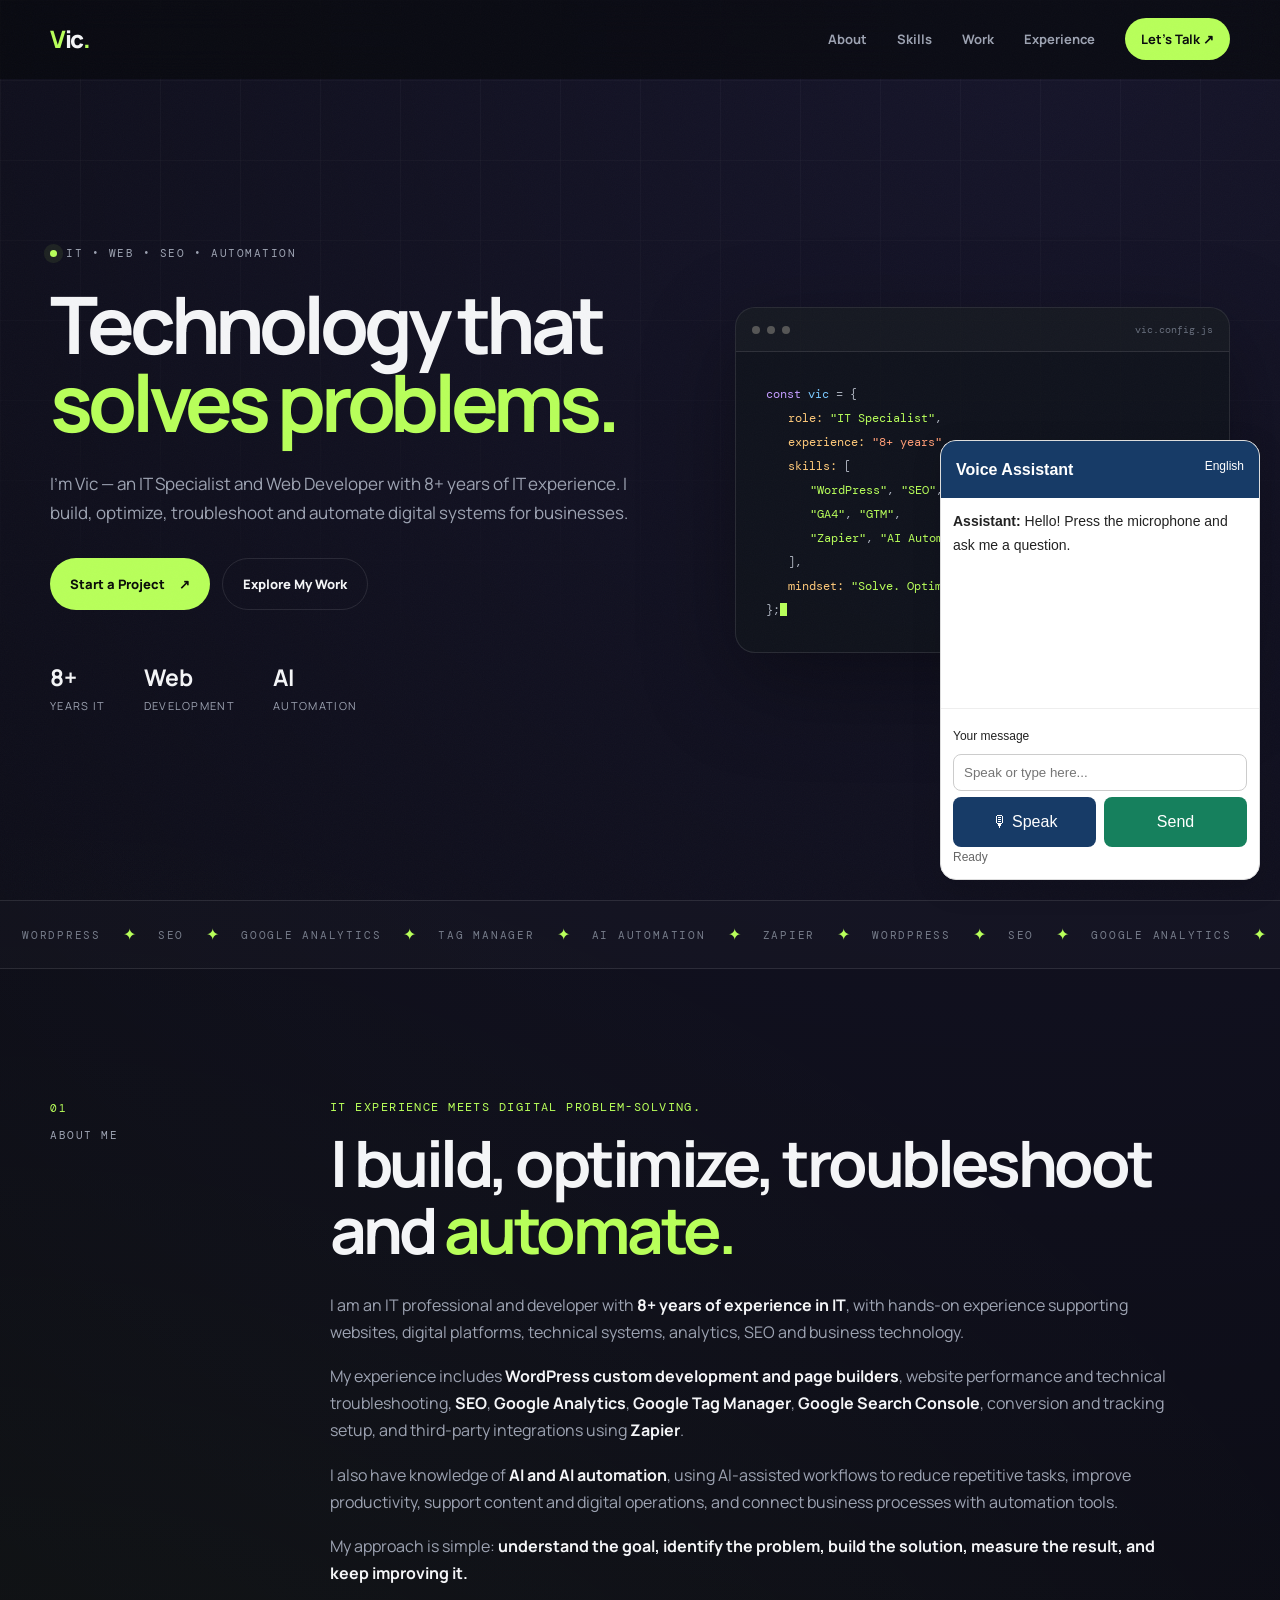
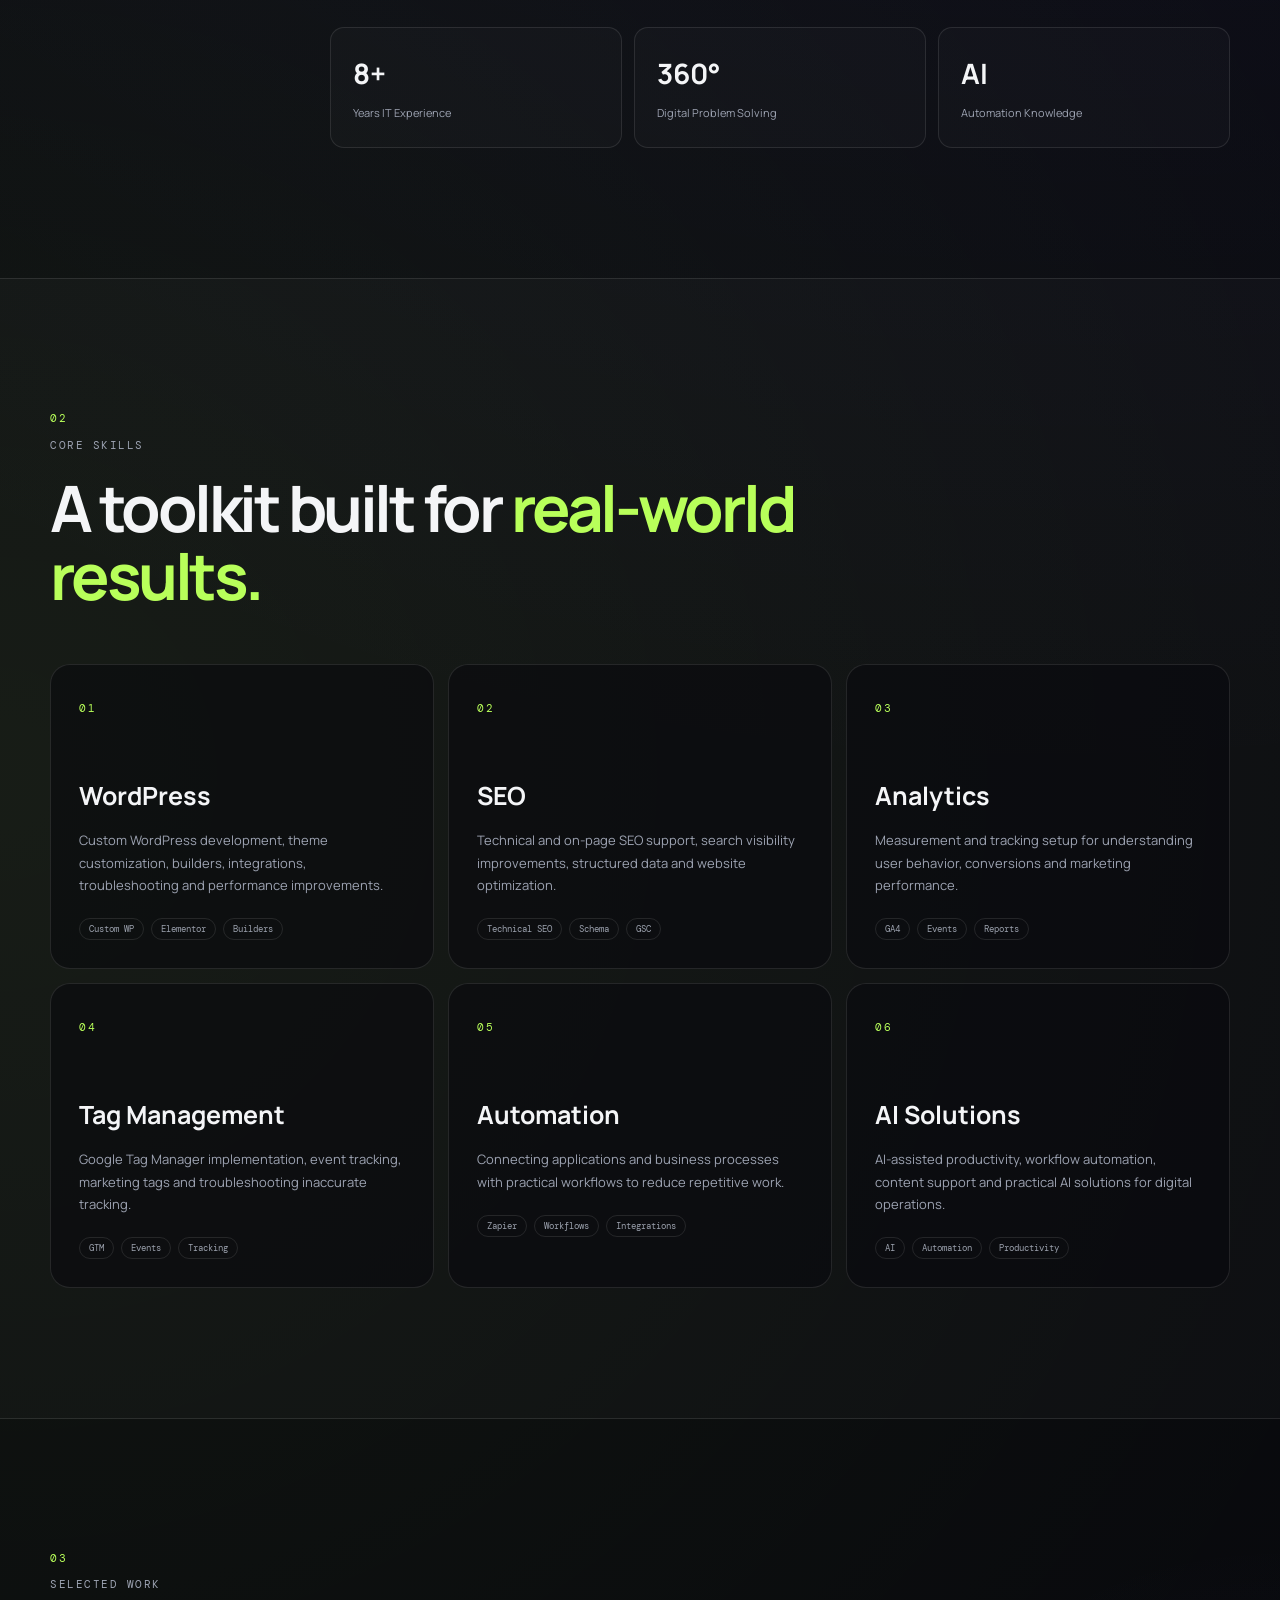
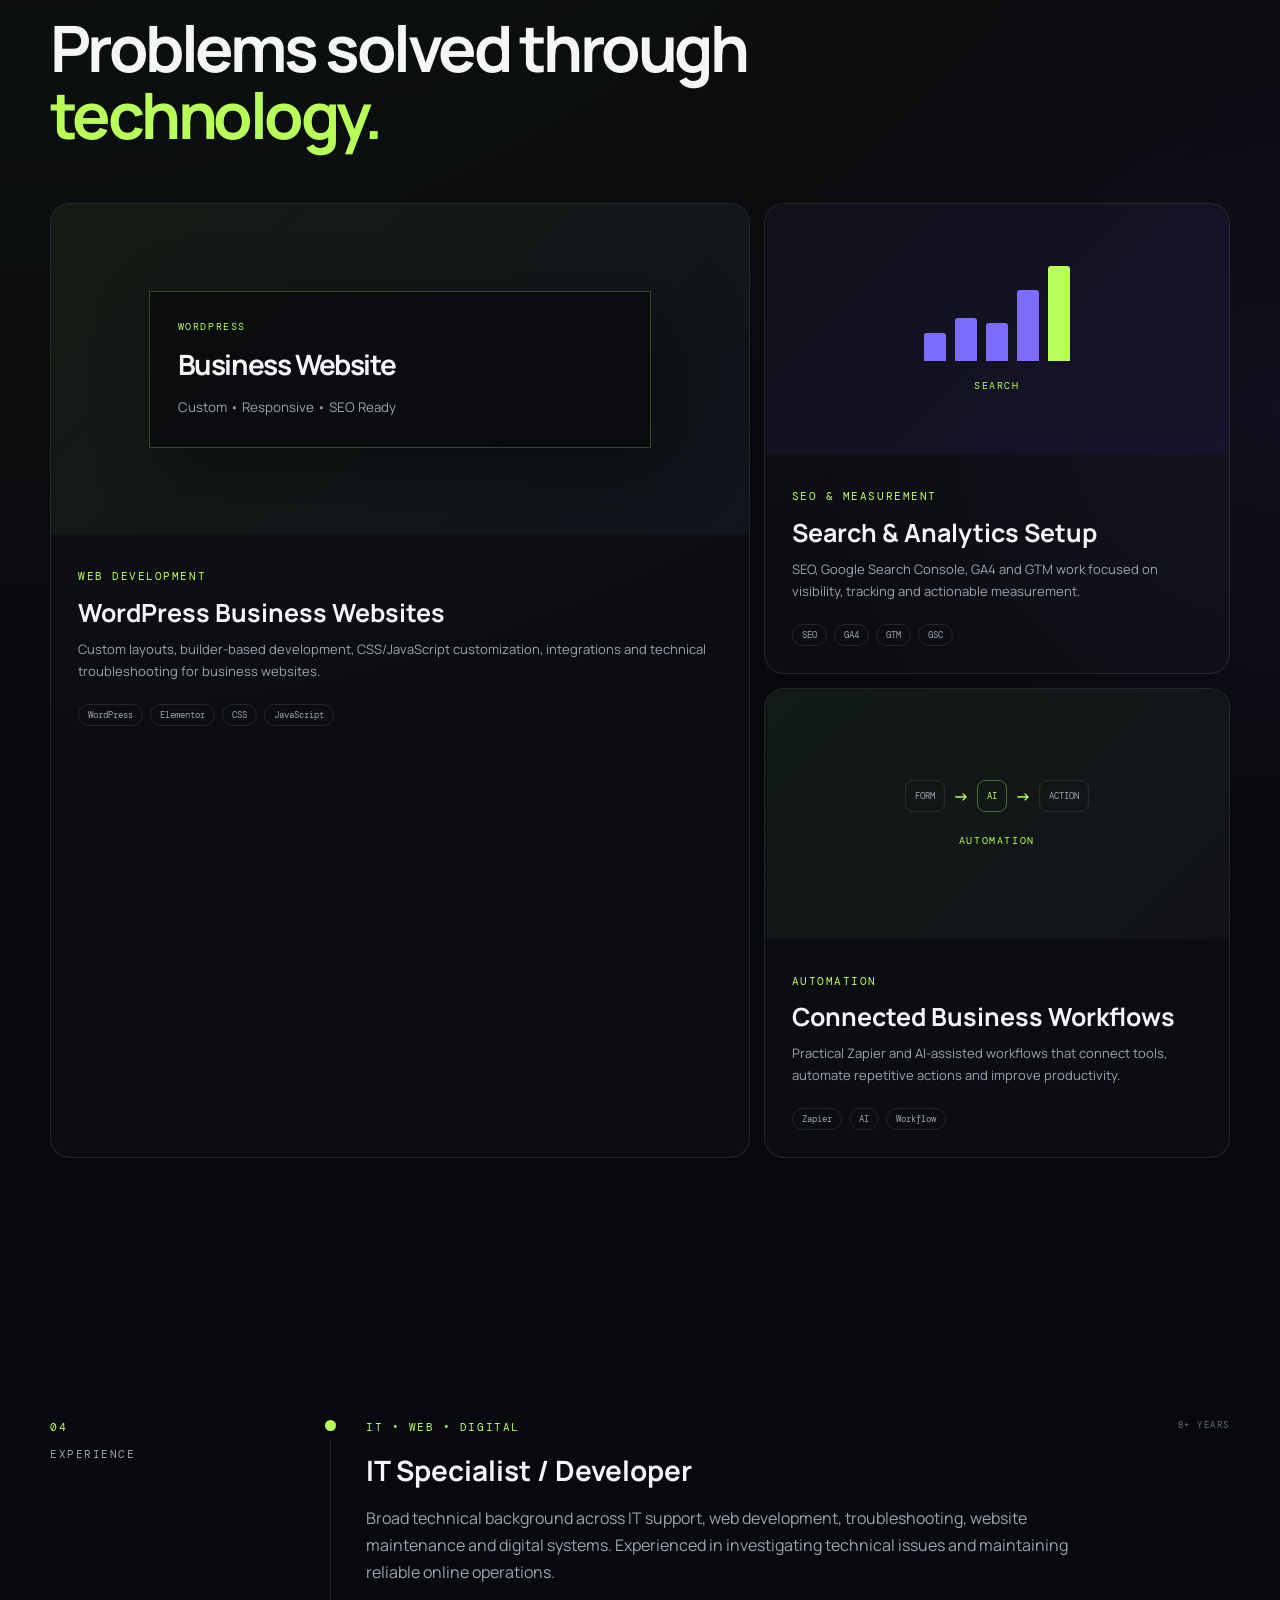
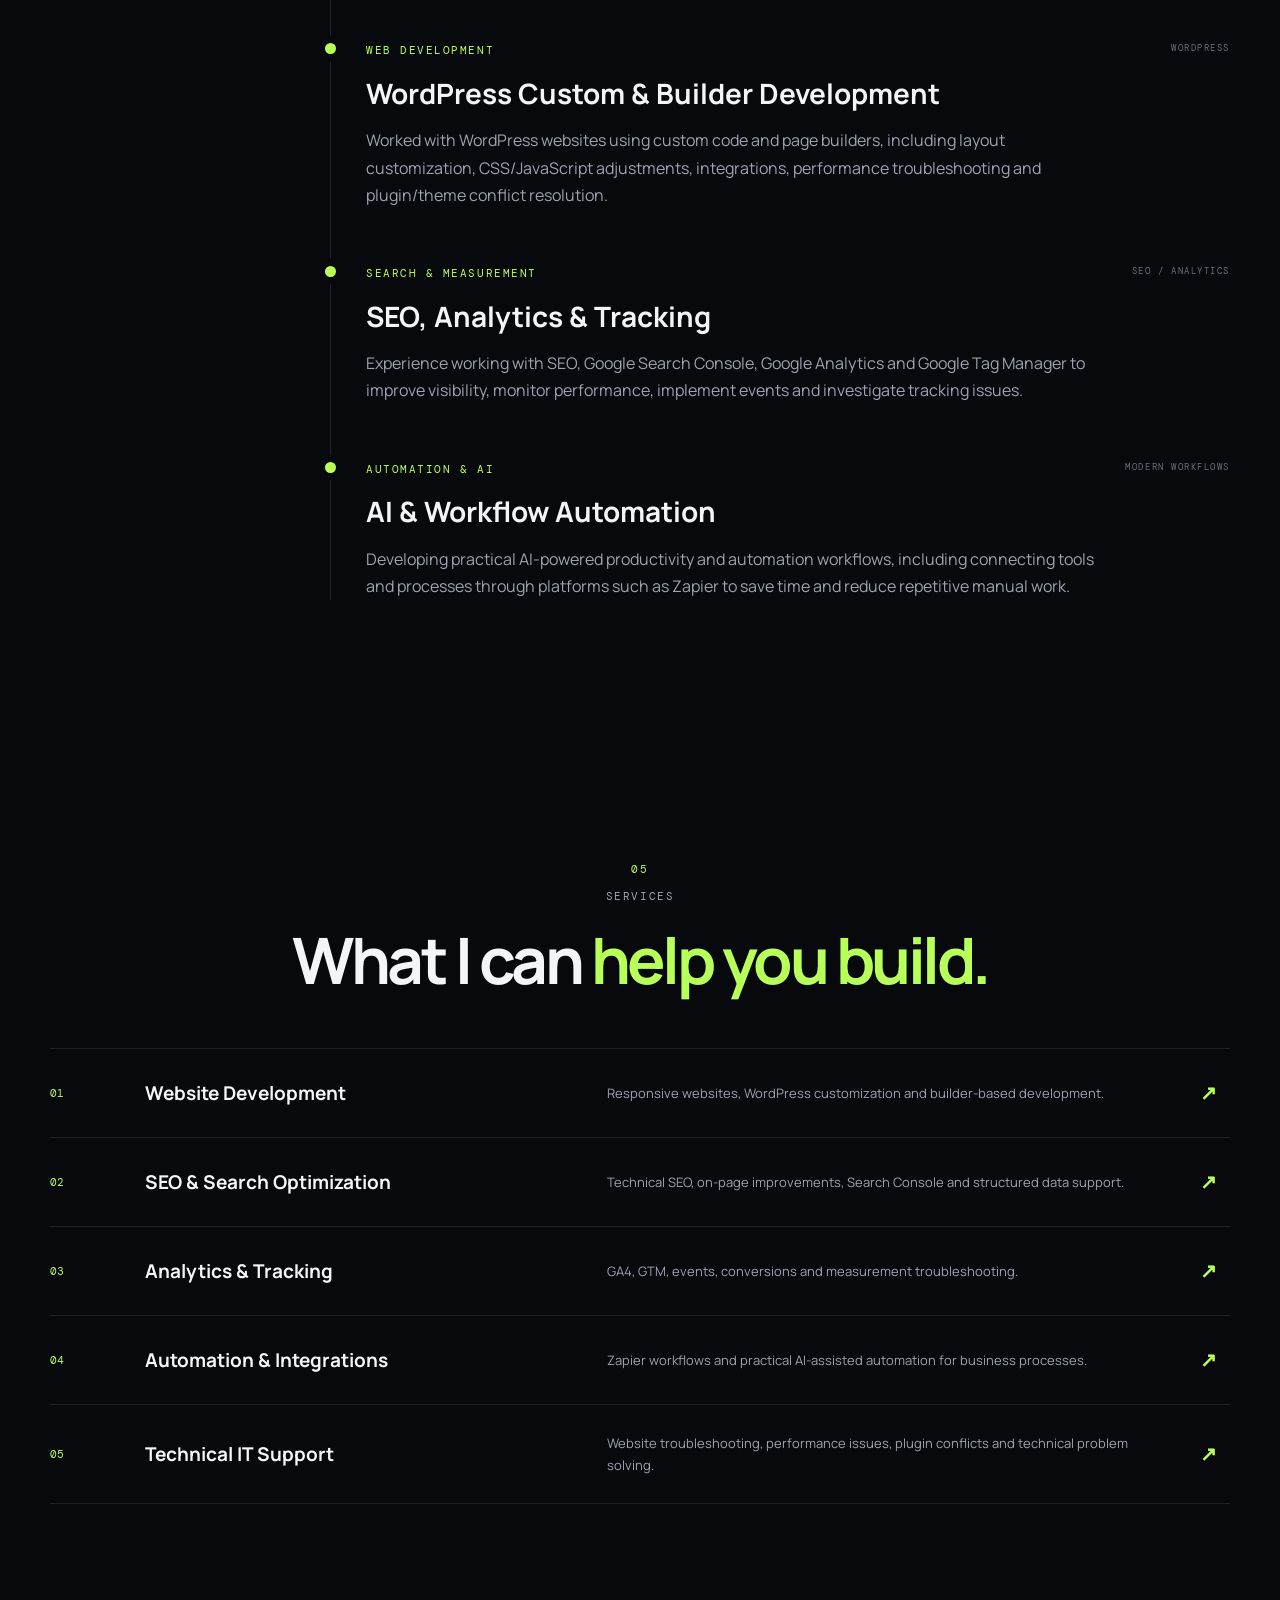
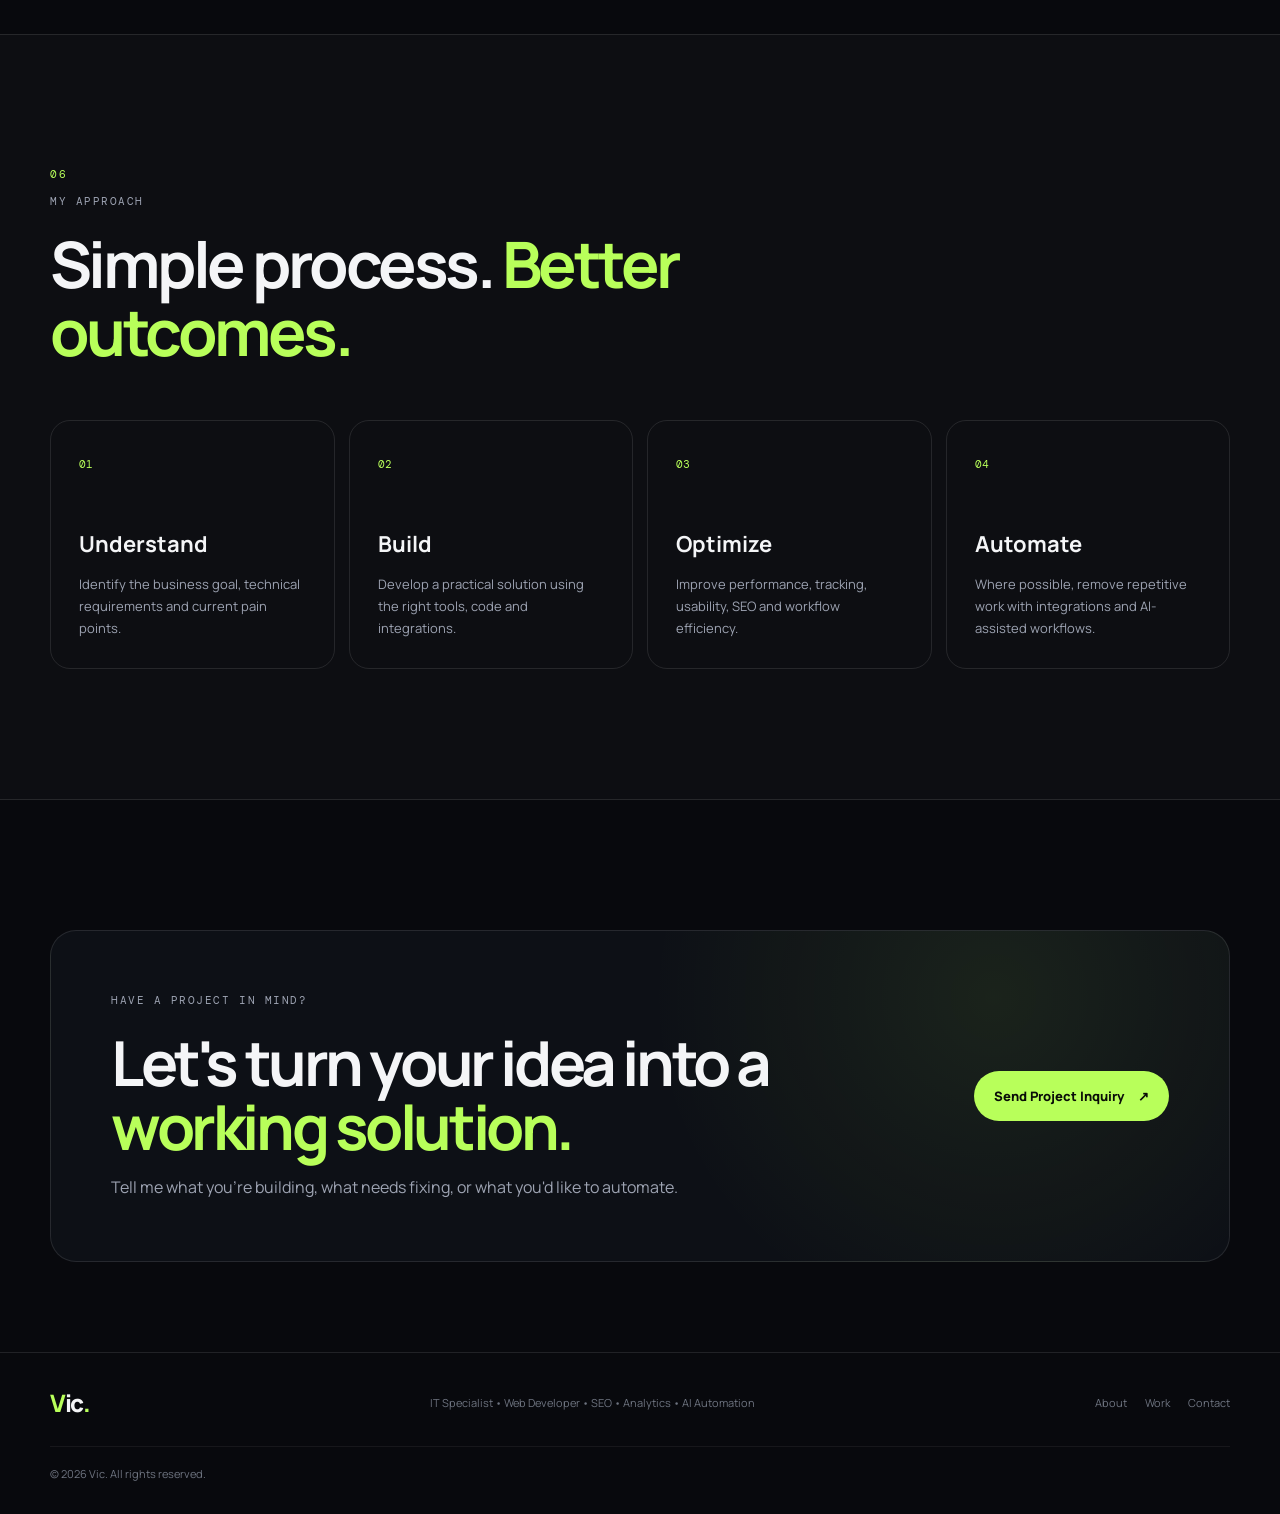
==== index.html @ 9095eed6 "Update index.html" ====
<!DOCTYPE html>
<html lang="en">
<head>
  <meta charset="UTF-8">
  <meta name="viewport" content="width=device-width, initial-scale=1.0">
  <meta name="theme-color" content="#08090d">
  <meta name="description" content="Vic — IT Specialist, Web Developer, WordPress Developer, SEO, Analytics and AI Automation Specialist with 8+ years of IT experience.">
  <meta name="keywords" content="IT Specialist, Web Developer, WordPress Developer, SEO, Google Analytics, Google Tag Manager, Google Search Console, Zapier, AI Automation">
  <meta property="og:title" content="Vic | IT Specialist & Digital Solutions Developer">
  <meta property="og:description" content="8+ years in IT, WordPress, SEO, analytics, automation and AI-assisted digital solutions.">
  <meta property="og:type" content="website">
  <title>Vic | IT Specialist & Digital Solutions Developer</title>
  <link rel="icon" href="data:image/svg+xml,%3Csvg xmlns='http://www.w3.org/2000/svg' viewBox='0 0 100 100'%3E%3Crect width='100' height='100' rx='22' fill='%2308090d'/%3E%3Ctext x='50' y='69' text-anchor='middle' font-family='Arial' font-size='58' font-weight='700' fill='%23b8ff5a'%3EV%3C/text%3E%3C/svg%3E">
  <link rel="preconnect" href="https://fonts.googleapis.com">
  <link rel="preconnect" href="https://fonts.gstatic.com" crossorigin>
  <link href="https://fonts.googleapis.com/css2?family=DM+Mono:wght@400;500&family=Manrope:wght@400;500;600;700;800&display=swap" rel="stylesheet">
  <link rel="stylesheet" href="style.css">
</head>
<body>
<header class="site-header">
  <div class="container nav-wrap">
    <a href="#home" class="logo"><span>V</span>ic<span class="dot">.</span></a>
    <button class="menu-toggle" aria-label="Toggle menu" aria-expanded="false"><span></span><span></span><span></span></button>
    <nav class="nav-menu" aria-label="Main navigation">
      <a href="#about">About</a><a href="#skills">Skills</a><a href="#work">Work</a><a href="#experience">Experience</a><a href="#contact" class="nav-cta">Let's Talk <span>↗</span></a>
    </nav>
  </div>
</header>

<main>
<section id="home" class="hero">
  <div class="hero-grid"></div>
  <div class="container hero-inner">
    <div class="hero-copy reveal">
      <p class="eyebrow"><span class="pulse"></span> IT • WEB • SEO • AUTOMATION</p>
      <h1>Technology that <em>solves problems.</em></h1>
      <p class="hero-text">I'm Vic — an IT Specialist and Web Developer with 8+ years of IT experience. I build, optimize, troubleshoot and automate digital systems for businesses.</p>
      <div class="hero-actions">
        <a href="#contact" class="btn btn-primary">Start a Project <span>↗</span></a>
        <a href="#work" class="btn btn-ghost">Explore My Work</a>
      </div>
      <div class="hero-meta"><div><strong>8+</strong><span>Years IT</span></div><div><strong>Web</strong><span>Development</span></div><div><strong>AI</strong><span>Automation</span></div></div>
    </div>
    <div class="hero-card reveal">
      <div class="terminal-bar"><span></span><span></span><span></span><small>vic.config.js</small></div>
      <div class="terminal-body">
        <p><span class="purple">const</span> <span class="blue">vic</span> = {</p>
        <p class="indent"><span class="key">role:</span> <span class="green">"IT Specialist"</span>,</p>
        <p class="indent"><span class="key">experience:</span> <span class="orange">"8+ years"</span>,</p>
        <p class="indent"><span class="key">skills:</span> [</p>
        <p class="indent2"><span class="green">"WordPress"</span>, <span class="green">"SEO"</span>,</p>
        <p class="indent2"><span class="green">"GA4"</span>, <span class="green">"GTM"</span>,</p>
        <p class="indent2"><span class="green">"Zapier"</span>, <span class="green">"AI Automation"</span></p>
        <p class="indent">],</p>
        <p class="indent"><span class="key">mindset:</span> <span class="green">"Solve. Optimize. Automate."</span></p>
        <p>};<span class="terminal-cursor"></span></p>
      </div>
    </div>
  </div>
</section>

<section class="marquee"><div class="marquee-track">
  <span>WORDPRESS</span><i>✦</i><span>SEO</span><i>✦</i><span>GOOGLE ANALYTICS</span><i>✦</i><span>TAG MANAGER</span><i>✦</i><span>AI AUTOMATION</span><i>✦</i><span>ZAPIER</span><i>✦</i>
  <span>WORDPRESS</span><i>✦</i><span>SEO</span><i>✦</i><span>GOOGLE ANALYTICS</span><i>✦</i><span>TAG MANAGER</span><i>✦</i><span>AI AUTOMATION</span><i>✦</i><span>ZAPIER</span>
</div></section>

<section id="about" class="section about">
 <div class="container two-col">
  <div class="section-label reveal"><span>01</span><p>ABOUT ME</p></div>
  <div class="about-content reveal">
   <p class="section-kicker">IT experience meets digital problem-solving.</p>
   <h2>I build, optimize, troubleshoot and <span>automate.</span></h2>
   <p>I am an IT professional and developer with <strong>8+ years of experience in IT</strong>, with hands-on experience supporting websites, digital platforms, technical systems, analytics, SEO and business technology.</p>
   <p>My experience includes <strong>WordPress custom development and page builders</strong>, website performance and technical troubleshooting, <strong>SEO</strong>, <strong>Google Analytics</strong>, <strong>Google Tag Manager</strong>, <strong>Google Search Console</strong>, conversion and tracking setup, and third-party integrations using <strong>Zapier</strong>.</p>
   <p>I also have knowledge of <strong>AI and AI automation</strong>, using AI-assisted workflows to reduce repetitive tasks, improve productivity, support content and digital operations, and connect business processes with automation tools.</p>
   <p>My approach is simple: <strong>understand the goal, identify the problem, build the solution, measure the result, and keep improving it.</strong></p>
   <div class="about-stats"><div><strong>8+</strong><span>Years IT Experience</span></div><div><strong>360°</strong><span>Digital Problem Solving</span></div><div><strong>AI</strong><span>Automation Knowledge</span></div></div>
  </div>
 </div>
</section>

<section id="skills" class="section skills-section">
 <div class="container">
  <div class="section-heading reveal"><div class="section-label"><span>02</span><p>CORE SKILLS</p></div><h2>A toolkit built for <span>real-world results.</span></h2></div>
  <div class="skills-grid">
   <article class="skill-card reveal"><span class="skill-number">01</span><h3>WordPress</h3><p>Custom WordPress development, theme customization, builders, integrations, troubleshooting and performance improvements.</p><div class="tags"><b>Custom WP</b><b>Elementor</b><b>Builders</b></div></article>
   <article class="skill-card reveal"><span class="skill-number">02</span><h3>SEO</h3><p>Technical and on-page SEO support, search visibility improvements, structured data and website optimization.</p><div class="tags"><b>Technical SEO</b><b>Schema</b><b>GSC</b></div></article>
   <article class="skill-card reveal"><span class="skill-number">03</span><h3>Analytics</h3><p>Measurement and tracking setup for understanding user behavior, conversions and marketing performance.</p><div class="tags"><b>GA4</b><b>Events</b><b>Reports</b></div></article>
   <article class="skill-card reveal"><span class="skill-number">04</span><h3>Tag Management</h3><p>Google Tag Manager implementation, event tracking, marketing tags and troubleshooting inaccurate tracking.</p><div class="tags"><b>GTM</b><b>Events</b><b>Tracking</b></div></article>
   <article class="skill-card reveal"><span class="skill-number">05</span><h3>Automation</h3><p>Connecting applications and business processes with practical workflows to reduce repetitive work.</p><div class="tags"><b>Zapier</b><b>Workflows</b><b>Integrations</b></div></article>
   <article class="skill-card reveal"><span class="skill-number">06</span><h3>AI Solutions</h3><p>AI-assisted productivity, workflow automation, content support and practical AI solutions for digital operations.</p><div class="tags"><b>AI</b><b>Automation</b><b>Productivity</b></div></article>
  </div>
 </div>
</section>

<section id="work" class="section work">
 <div class="container">
  <div class="section-heading reveal"><div class="section-label"><span>03</span><p>SELECTED WORK</p></div><h2>Problems solved through <span>technology.</span></h2></div>
  <div class="project-grid">
   <article class="project-card project-feature reveal"><div class="project-visual visual-wp"><div class="visual-window"><span>WORDPRESS</span><strong>Business Website</strong><small>Custom • Responsive • SEO Ready</small></div></div><div class="project-copy"><span class="project-type">WEB DEVELOPMENT</span><h3>WordPress Business Websites</h3><p>Custom layouts, builder-based development, CSS/JavaScript customization, integrations and technical troubleshooting for business websites.</p><div class="project-tags"><b>WordPress</b><b>Elementor</b><b>CSS</b><b>JavaScript</b></div></div></article>
   <article class="project-card reveal"><div class="project-visual visual-seo"><div class="seo-bars"><i></i><i></i><i></i><i></i><i></i></div><strong>SEARCH</strong></div><div class="project-copy"><span class="project-type">SEO & MEASUREMENT</span><h3>Search & Analytics Setup</h3><p>SEO, Google Search Console, GA4 and GTM work focused on visibility, tracking and actionable measurement.</p><div class="project-tags"><b>SEO</b><b>GA4</b><b>GTM</b><b>GSC</b></div></div></article>
   <article class="project-card reveal"><div class="project-visual visual-auto"><div class="nodes"><span>FORM</span><b>→</b><span>AI</span><b>→</b><span>ACTION</span></div><strong>AUTOMATION</strong></div><div class="project-copy"><span class="project-type">AUTOMATION</span><h3>Connected Business Workflows</h3><p>Practical Zapier and AI-assisted workflows that connect tools, automate repetitive actions and improve productivity.</p><div class="project-tags"><b>Zapier</b><b>AI</b><b>Workflow</b></div></div></article>
  </div>
 </div>
</section>

<section id="experience" class="section experience">
 <div class="container two-col">
  <div class="section-label reveal"><span>04</span><p>EXPERIENCE</p></div>
  <div class="timeline">
   <div class="timeline-item reveal"><div class="timeline-dot"></div><div class="timeline-top"><span>IT • WEB • DIGITAL</span><small>8+ YEARS</small></div><h3>IT Specialist / Developer</h3><p>Broad technical background across IT support, web development, troubleshooting, website maintenance and digital systems. Experienced in investigating technical issues and maintaining reliable online operations.</p></div>
   <div class="timeline-item reveal"><div class="timeline-dot"></div><div class="timeline-top"><span>WEB DEVELOPMENT</span><small>WORDPRESS</small></div><h3>WordPress Custom & Builder Development</h3><p>Worked with WordPress websites using custom code and page builders, including layout customization, CSS/JavaScript adjustments, integrations, performance troubleshooting and plugin/theme conflict resolution.</p></div>
   <div class="timeline-item reveal"><div class="timeline-dot"></div><div class="timeline-top"><span>SEARCH & MEASUREMENT</span><small>SEO / ANALYTICS</small></div><h3>SEO, Analytics & Tracking</h3><p>Experience working with SEO, Google Search Console, Google Analytics and Google Tag Manager to improve visibility, monitor performance, implement events and investigate tracking issues.</p></div>
   <div class="timeline-item reveal"><div class="timeline-dot"></div><div class="timeline-top"><span>AUTOMATION & AI</span><small>MODERN WORKFLOWS</small></div><h3>AI & Workflow Automation</h3><p>Developing practical AI-powered productivity and automation workflows, including connecting tools and processes through platforms such as Zapier to save time and reduce repetitive manual work.</p></div>
  </div>
 </div>
</section>

<section id="services" class="section services">
 <div class="container">
  <div class="section-heading centered reveal"><div class="section-label"><span>05</span><p>SERVICES</p></div><h2>What I can <span>help you build.</span></h2></div>
  <div class="service-list">
   <div class="service-row reveal"><span>01</span><h3>Website Development</h3><p>Responsive websites, WordPress customization and builder-based development.</p><b>↗</b></div>
   <div class="service-row reveal"><span>02</span><h3>SEO & Search Optimization</h3><p>Technical SEO, on-page improvements, Search Console and structured data support.</p><b>↗</b></div>
   <div class="service-row reveal"><span>03</span><h3>Analytics & Tracking</h3><p>GA4, GTM, events, conversions and measurement troubleshooting.</p><b>↗</b></div>
   <div class="service-row reveal"><span>04</span><h3>Automation & Integrations</h3><p>Zapier workflows and practical AI-assisted automation for business processes.</p><b>↗</b></div>
   <div class="service-row reveal"><span>05</span><h3>Technical IT Support</h3><p>Website troubleshooting, performance issues, plugin conflicts and technical problem solving.</p><b>↗</b></div>
  </div>
 </div>
</section>

<section class="section process">
 <div class="container">
  <div class="section-heading reveal"><div class="section-label"><span>06</span><p>MY APPROACH</p></div><h2>Simple process. <span>Better outcomes.</span></h2></div>
  <div class="process-grid">
   <div class="process-card reveal"><span>01</span><h3>Understand</h3><p>Identify the business goal, technical requirements and current pain points.</p></div>
   <div class="process-card reveal"><span>02</span><h3>Build</h3><p>Develop a practical solution using the right tools, code and integrations.</p></div>
   <div class="process-card reveal"><span>03</span><h3>Optimize</h3><p>Improve performance, tracking, usability, SEO and workflow efficiency.</p></div>
   <div class="process-card reveal"><span>04</span><h3>Automate</h3><p>Where possible, remove repetitive work with integrations and AI-assisted workflows.</p></div>
  </div>
 </div>
</section>

<section id="contact" class="section contact">
 <div class="container contact-box reveal">
  <div><p class="eyebrow">HAVE A PROJECT IN MIND?</p><h2>Let's turn your idea into a <span>working solution.</span></h2><p>Tell me what you're building, what needs fixing, or what you'd like to automate.</p></div>
  <a class="btn btn-primary contact-btn" href="https://form.jotform.com/vicdoce2020/portfolio-inquiry" target="_blank" rel="noopener">Send Project Inquiry <span>↗</span></a>
 </div>
</section>
</main>

<footer>
 <div class="container footer-wrap">
  <a href="#home" class="logo"><span>V</span>ic<span class="dot">.</span></a>
  <p>IT Specialist • Web Developer • SEO • Analytics • AI Automation</p>
  <div class="footer-links"><a href="#about">About</a><a href="#work">Work</a><a href="#contact">Contact</a></div>
 </div>
 <div class="container footer-bottom"><span>© <span id="year"></span> Vic. All rights reserved.</span><span></span></div>
</footer>

<script src="https://code.jquery.com/jquery-3.7.1.min.js"></script>
<script src="script.js"></script>

  
<!-- Voice chatbot -->
<div id="voice-chatbot" style="position:fixed;right:20px;bottom:20px;width:320px;max-width:calc(100vw - 40px);
  background:#fff;color:#222;border:1px solid #ddd;border-radius:16px;
  box-shadow:0 8px 30px #0002;z-index:99999;font-family:Arial,sans-serif;overflow:hidden;">
  <div style="background:#173b67;color:white;padding:15px;font-weight:bold">
    Voice Assistant
    <span style="float:right;font-weight:normal;font-size:12px">English</span>
  </div>

  <div id="voice-messages" aria-live="polite"
       style="height:210px;overflow:auto;padding:12px;font-size:14px">
    <p><b>Assistant:</b> Hello! Press the microphone and ask me a question.</p>
  </div>

  <div style="padding:12px;border-top:1px solid #eee">
    <label for="voice-input" style="font-size:12px">Your message</label>
    <input id="voice-input" type="text" placeholder="Speak or type here..."
      style="box-sizing:border-box;width:100%;padding:10px;margin:6px 0;border:1px solid #ccc;border-radius:8px">

    <div style="display:flex;gap:8px">
      <button id="voice-mic" type="button"
        style="flex:1;padding:11px;background:#173b67;color:white;border:0;border-radius:8px;cursor:pointer">
        🎙 Speak
      </button>
      <button id="voice-send" type="button"
        style="flex:1;padding:11px;background:#16805d;color:white;border:0;border-radius:8px;cursor:pointer">
        Send
      </button>
    </div>
    <p id="voice-status" style="font-size:12px;color:#666;margin-bottom:0">
      Ready
    </p>
  </div>
</div>


<script>
(() => {
  "use strict";

  const AI_URL = "https://weathered-poetry-6690.vicdoce2020.workers.dev/";
  const LEAD_URL = "https://weathered-poetry-6690.vicdoce2020.workers.dev/lead";

  const messages = document.getElementById("voice-messages");
  const input = document.getElementById("voice-input");
  const status = document.getElementById("voice-status");
  const mic = document.getElementById("voice-mic");
  const send = document.getElementById("voice-send");

  if (!messages || !input || !status || !mic || !send) {
    console.error("Chatbot elements are missing.");
    return;
  }

  const conversation = [];
  const MAX_HISTORY = 12;

  let leadState = null;
  let isRecognizing = false;
  let isStoppingRecognition = false;

  let lead = {
    name: "",
    email: "",
    service: "",
    message: ""
  };

  function addMessage(who, text) {
    const p = document.createElement("p");
    const label = document.createElement("b");

    label.textContent = who + ": ";
    p.appendChild(label);
    p.appendChild(document.createTextNode(String(text)));

    messages.appendChild(p);
    messages.scrollTop = messages.scrollHeight;
  }

  function speak(text) {
    if (!("speechSynthesis" in window)) return;

    window.speechSynthesis.cancel();

    const utterance = new SpeechSynthesisUtterance(String(text));
    utterance.lang = "en-US";

    window.speechSynthesis.speak(utterance);
  }

  function assistantReply(text) {
    addMessage("Assistant", text);
    speak(text);
    status.textContent = "Ready";
  }

  function resetLead() {
    leadState = null;

    lead = {
      name: "",
      email: "",
      service: "",
      message: ""
    };
  }

  function isYes(text) {
    return /^(yes|yes please|confirm|confirmed|submit|submit it|send it|send|correct|that's correct|that is correct|go ahead|proceed)[.! ]*$/i.test(text.trim());
  }

  function isNo(text) {
    return /^(no|no thanks|cancel|cancel it|don't submit|do not submit|not yet)[.! ]*$/i.test(text.trim());
  }

function wantsInquiry(text) {
  return /\b(
    make an inquiry|
    make an enquiry|
    submit an inquiry|
    submit an enquiry|
    send an inquiry|
    send an enquiry|
    request a quote|
    request a quotation|
    contact me|
    contact you|
    contact your team|
    hire you|
    hire your team|
    interested in your services|
    start an inquiry|
    start an enquiry|
    make an appointment|
    website for my business|
    need a website|
    need a developer|
    need someone to maintain|
    maintain my website|
    maintaining my website|
    website maintenance|
    website maintenance services|
    website support|
    need seo services|
    seo services|
    discuss a project|
    submit my details|
    contact the developer|
    contact the owner|
    send an inquiry form|
    send my inquiry|
    send my enquiry|
    i want to inquire|
    i would like to inquire|
    i'd like to inquire|
    i want to make an inquiry|
    i want to make an enquiry|
    i want to get in touch|
    i want to work with you|
    i need help with my website|
    i need help with seo|
    i need automation|
    i need a chatbot
  )\b/ix.test(text);
}

  function serviceFromMessage(text) {
    const value = text.toLowerCase();

    if (/\bseo\b/.test(value)) {
      return "SEO services";
    }

    if (/\b(website|web development|web design|wordpress|website maintenance)\b/.test(value)) {
      return "Website development";
    }

    if (/\b(ai|automation|workflow|chatbot|crm|n8n|zapier)\b/.test(value)) {
      return "AI and workflow automation";
    }

    if (/\b(project|consultation|quote)\b/.test(value)) {
      return "Project consultation";
    }

    return "";
  }

  async function submitLead() {
    status.textContent = "Submitting your inquiry...";
    send.disabled = true;
    mic.disabled = true;

    try {
      const response = await fetch(LEAD_URL, {
        method: "POST",
        headers: {
          "Content-Type": "application/json"
        },
        body: JSON.stringify({
          name: lead.name,
          email: lead.email,
          service: lead.service,
          message: lead.message
        })
      });

      const result = await response.json();

      if (!response.ok || result.success !== true) {
        throw new Error(result.error || "Lead submission failed.");
      }

      resetLead();

      assistantReply(
        "Thank you! Your inquiry has been submitted successfully. We have received your details and will follow up with you."
      );
    } catch (error) {
      console.error("Lead submission error:", error);
      status.textContent = "Submission failed.";

      assistantReply(
        "Sorry, I couldn't submit your inquiry just now. Your details have not been confirmed as submitted. Please try again later."
      );
    } finally {
      send.disabled = false;
      mic.disabled = false;
    }
  }

  async function submitMessage() {
    const text = input.value.trim();

    if (!text || send.disabled || isRecognizing) return;

    addMessage("You", text);
    input.value = "";

    send.disabled = true;
    mic.disabled = true;
    status.textContent = "Thinking...";

    try {
      // Allow the visitor to cancel an inquiry at any time.
      if (
        leadState &&
        /^(cancel|cancel inquiry|cancel my inquiry|stop|start over)[.! ]*$/i.test(text)
      ) {
        resetLead();

        assistantReply(
          "No problem. Your inquiry was cancelled and nothing was submitted. You can continue chatting with me."
        );

        return;
      }

      // Process the inquiry information one step at a time.
      if (leadState) {
        if (leadState === "name") {
          if (text.length < 2 || text.length > 120) {
            assistantReply(
              "Please enter your name using between 2 and 120 characters."
            );
            return;
          }

          lead.name = text;
          leadState = "email";

          assistantReply(
            "Thank you, " + lead.name + ". What is the best email address to reach you?"
          );

          return;
        }

        if (leadState === "email") {
          const email = text.trim();

          if (
            email.length > 254 ||
            !/^[^\s@]+@[^\s@]+\.[^\s@]+$/.test(email)
          ) {
            assistantReply(
              "That doesn't look like a valid email address. Please enter it again, or type cancel to stop."
            );
            return;
          }

          lead.email = email;
          leadState = "service";

          assistantReply(
            "Thank you. Which service are you interested in? For example, SEO, website development, or AI and workflow automation."
          );

          return;
        }

        if (leadState === "service") {
          lead.service = text;
          leadState = "message";

          assistantReply(
            "What would you like help with? Please describe your concern, project, or requirements."
          );

          return;
        }

        if (leadState === "message") {
          lead.message = text;
          leadState = "confirm";

          assistantReply(
            "Please review your inquiry:\n\n" +
              "Name: " + lead.name + "\n" +
              "Email: " + lead.email + "\n" +
              "Service: " + lead.service + "\n" +
              "Concern: " + lead.message + "\n\n" +
              "Would you like me to submit these details? Type or say Yes to submit, or No to cancel. Nothing will be sent until you confirm."
          );

          return;
        }

        if (leadState === "confirm") {
          if (isYes(text)) {
            await submitLead();
            return;
          }

          if (isNo(text)) {
            resetLead();

            assistantReply(
              "Your inquiry was not submitted. You can continue chatting with me whenever you need help."
            );

            return;
          }

          assistantReply(
            "Please type or say Yes to submit your inquiry, No to cancel it, or Cancel to stop the inquiry."
          );

          return;
        }
      }

      // Start lead collection only when the visitor expresses inquiry intent.
      if (wantsInquiry(text)) {
        lead = {
          name: "",
          email: "",
          service: serviceFromMessage(text),
          message: ""
        };

        leadState = "name";

        assistantReply(
          "I'd be happy to help you with your inquiry! Before contacting the team, I'll collect your details and ask you to confirm them before anything is submitted. What is your name?"
        );

        return;
      }

      // Regular AI chat remains available when the visitor is not making an inquiry.
      const history = conversation.slice(-MAX_HISTORY).map(item => ({
        role: item.role === "assistant" ? "model" : "user",
        content: item.text
      }));

      const response = await fetch(AI_URL, {
        method: "POST",
        headers: {
          "Content-Type": "application/json"
        },
        body: JSON.stringify({
          message: text,
          history
        })
      });

      const responseText = await response.text();
      let data;

      try {
        data = JSON.parse(responseText);
      } catch {
        throw new Error("The AI server returned an invalid response.");
      }

      if (!response.ok || !data.reply || typeof data.reply !== "string") {
        throw new Error(
          data.details
            ? JSON.stringify(data.details)
            : JSON.stringify(data.error || data)
        );
      }

      const reply = data.reply.trim();

      conversation.push(
        { role: "user", text },
        { role: "assistant", text: reply }
      );

      if (conversation.length > MAX_HISTORY) {
        conversation.splice(0, conversation.length - MAX_HISTORY);
      }

      assistantReply(reply);
    } catch (error) {
      console.error("Chatbot error:", error);
      status.textContent = "Could not complete the request.";

      assistantReply(
        "Sorry, something went wrong. Please try again."
      );
    } finally {
      send.disabled = false;
      mic.disabled = false;
    }
  }

  // Send button and Enter key
  send.addEventListener("click", submitMessage);

  input.addEventListener("keydown", event => {
    if (event.key === "Enter") {
      event.preventDefault();
      submitMessage();
    }
  });

  // Speech recognition
  const SpeechRecognition =
    window.SpeechRecognition || window.webkitSpeechRecognition;

  if (!SpeechRecognition) {
    mic.disabled = true;
    mic.textContent = "Voice unavailable";

    status.textContent =
      "Speech recognition is unsupported here. You can still type.";

    return;
  }

  const recognition = new SpeechRecognition();

  recognition.lang = "en-US";
  recognition.continuous = false;
  recognition.interimResults = true;
  recognition.maxAlternatives = 1;

  let transcriptBeforeRecording = "";

  mic.addEventListener("click", () => {
    if (isRecognizing) {
      if (isStoppingRecognition) return;

      isStoppingRecognition = true;
      status.textContent = "Finishing speech recognition...";

      try {
        recognition.stop();
      } catch (error) {
        console.error("Could not stop speech recognition:", error);

        isRecognizing = false;
        isStoppingRecognition = false;
        send.disabled = false;
        mic.disabled = false;

        status.textContent =
          "Could not stop listening. Please try again.";
      }

      return;
    }

    if (send.disabled) return;

    try {
      transcriptBeforeRecording = input.value.trim();

      isRecognizing = true;
      isStoppingRecognition = false;
      send.disabled = true;

      status.textContent =
        "Starting microphone... Please allow microphone access if prompted.";

      recognition.start();
    } catch (error) {
      console.error("Could not start speech recognition:", error);

      isRecognizing = false;
      isStoppingRecognition = false;
      send.disabled = false;
      mic.disabled = false;

      status.textContent =
        "Could not start the microphone. Check browser permissions and try again.";
    }
  });

  recognition.onstart = () => {
    status.textContent =
      "Listening... Speak now. Click the microphone again when finished. Your message will not send automatically.";
  };

  recognition.onresult = event => {
    const recognizedPart = Array.from(event.results)
      .map(result =>
        result[0] && result[0].transcript
          ? result[0].transcript
          : ""
      )
      .join(" ")
      .replace(/\s+/g, " ")
      .trim();

    const transcript = [
      transcriptBeforeRecording,
      recognizedPart
    ]
      .filter(Boolean)
      .join(" ")
      .replace(/\s+/g, " ")
      .trim();

    if (transcript) {
      input.value = transcript;

      status.textContent =
        "Speech detected. Review the text, then click Send when ready.";
    }
  };

  recognition.onerror = event => {
    console.error("Speech recognition error:", event.error);

    const errorMessages = {
      "not-allowed":
        "Microphone access was denied. Allow microphone access in Chrome site settings.",
      "service-not-allowed":
        "The browser's speech recognition service is unavailable or blocked.",
      "audio-capture":
        "No working microphone was detected. Check your microphone connection.",
      "network":
        "The browser's speech recognition service encountered a network error.",
      "no-speech":
        "No speech was detected. Try speaking closer to your microphone.",
      "language-not-supported":
        "The selected speech-recognition language is not supported."
    };

    status.textContent =
      errorMessages[event.error] ||
      "Speech recognition failed: " + event.error + ". Please try again.";

    isRecognizing = false;
    isStoppingRecognition = false;
    send.disabled = false;
    mic.disabled = false;
  };

  recognition.onend = () => {
    isRecognizing = false;
    isStoppingRecognition = false;
    send.disabled = false;
    mic.disabled = false;

    if (input.value.trim()) {
      status.textContent =
        "Speech captured. Review the text, then press Send. It has not been sent yet.";
    } else {
      status.textContent =
        "Ready. No speech was captured. Try the microphone again or type your message.";
    }
  };
})();
</script>

 
</body>
</html>
---- style.css ----
:root{--bg:#08090d;--bg2:#0d1016;--panel:#11141d;--line:rgba(255,255,255,.1);--text:#f4f5f7;--muted:#9da3b2;--accent:#b8ff5a;--purple:#7c6cff;--max:1180px;--radius:20px}
*{box-sizing:border-box;margin:0;padding:0}html{scroll-behavior:smooth}body{background:radial-gradient(circle at 82% 0%,rgba(124,108,255,.12),transparent 30%),radial-gradient(circle at 0 30%,rgba(184,255,90,.06),transparent 28%),var(--bg);color:var(--text);font-family:Manrope,sans-serif;line-height:1.7;overflow-x:hidden}body:before{content:"";position:fixed;inset:0;pointer-events:none;opacity:.025;z-index:100;background-image:url("data:image/svg+xml,%3Csvg xmlns='http://www.w3.org/2000/svg' width='180' height='180'%3E%3Cfilter id='n'%3E%3CfeTurbulence type='fractalNoise' baseFrequency='.9' numOctaves='3' stitchTiles='stitch'/%3E%3C/filter%3E%3Crect width='100%25' height='100%25' filter='url(%23n)'/%3E%3C/svg%3E")}a{color:inherit;text-decoration:none}button{font:inherit}.container{width:min(calc(100% - 40px),var(--max));margin:auto}
.site-header{position:fixed;top:0;left:0;right:0;z-index:50;background:rgba(8,9,13,.7);backdrop-filter:blur(16px);border-bottom:1px solid transparent;transition:.3s}.site-header.scrolled{border-color:var(--line)}.nav-wrap{height:78px;display:flex;align-items:center;justify-content:space-between}.logo{font-size:24px;font-weight:800;letter-spacing:-.06em}.logo span:first-child,.logo .dot{color:var(--accent)}.nav-menu{display:flex;align-items:center;gap:30px}.nav-menu a{color:var(--muted);font-size:13px;font-weight:700;transition:.2s}.nav-menu a:hover{color:var(--text)}.nav-menu .nav-cta{color:var(--bg);background:var(--accent);padding:10px 16px;border-radius:100px}.menu-toggle{display:none;background:transparent;border:0;width:42px;height:42px;cursor:pointer}.menu-toggle span{display:block;height:2px;width:23px;margin:5px auto;background:var(--text)}
.hero{min-height:100vh;display:flex;align-items:center;position:relative;padding:150px 0 90px}.hero-grid{position:absolute;inset:0;background-image:linear-gradient(var(--line) 1px,transparent 1px),linear-gradient(90deg,var(--line) 1px,transparent 1px);background-size:80px 80px;mask-image:linear-gradient(to bottom,#000,transparent 80%);opacity:.32}.hero-inner{position:relative;z-index:1;display:grid;grid-template-columns:1.1fr .9fr;gap:80px;align-items:center}.eyebrow,.section-label,.timeline-top,.skill-number,.project-type{font-family:"DM Mono",monospace;text-transform:uppercase;letter-spacing:.14em;font-size:11px}.eyebrow{color:var(--muted);display:flex;align-items:center;gap:9px;margin-bottom:22px}.pulse{width:7px;height:7px;background:var(--accent);border-radius:50%;box-shadow:0 0 0 6px rgba(184,255,90,.08)}.hero h1{max-width:800px;font-size:clamp(48px,6.2vw,86px);line-height:.98;letter-spacing:-.065em}.hero h1 em{color:var(--accent);font-style:normal}.hero-text{max-width:680px;margin:30px 0;color:var(--muted);font-size:17px}.hero-actions{display:flex;gap:12px;flex-wrap:wrap}.btn{display:inline-flex;align-items:center;gap:14px;padding:14px 20px;border-radius:100px;font-size:13px;font-weight:800;transition:.25s}.btn-primary{background:var(--accent);color:#0a0d08}.btn-primary:hover{transform:translateY(-3px);box-shadow:0 12px 30px rgba(184,255,90,.15)}.btn-ghost{border:1px solid var(--line)}.btn-ghost:hover{background:rgba(255,255,255,.05);transform:translateY(-3px)}.hero-meta{display:flex;gap:38px;margin-top:48px}.hero-meta div{display:flex;flex-direction:column}.hero-meta strong{font-size:23px}.hero-meta span{color:var(--muted);font-size:11px;text-transform:uppercase;letter-spacing:.12em}
.hero-card{background:rgba(17,20,29,.86);border:1px solid var(--line);border-radius:var(--radius);overflow:hidden;box-shadow:0 30px 90px rgba(0,0,0,.35);transform:rotate(1.5deg)}.terminal-bar{height:44px;display:flex;align-items:center;gap:7px;padding:0 16px;background:rgba(255,255,255,.025);border-bottom:1px solid var(--line)}.terminal-bar>span{width:8px;height:8px;border-radius:50%;background:#555}.terminal-bar small{margin-left:auto;color:#686f7d;font:10px "DM Mono"}.terminal-body{padding:30px;font:12px/2 "DM Mono",monospace;color:#aeb4c0}.indent{padding-left:22px}.indent2{padding-left:44px}.purple{color:#c39cff}.blue{color:#79c8ff}.key{color:#ffca7a}.green{color:var(--accent)}.orange{color:#ff9d76}.terminal-cursor{display:inline-block;width:7px;height:13px;background:var(--accent);vertical-align:-2px;animation:blink 1s infinite}@keyframes blink{50%{opacity:0}}
.marquee{overflow:hidden;border-block:1px solid var(--line);background:rgba(255,255,255,.015)}.marquee-track{display:flex;align-items:center;width:max-content;padding:20px 0;}.marquee-track span{font:11px "DM Mono";letter-spacing:.16em;margin:0 22px;color:#767c8a}.marquee-track i{color:var(--accent);font-style:normal}@keyframes marquee{to{transform:translateX(-50%)}}
.section{padding:130px 0}.two-col{display:grid;grid-template-columns:210px 1fr;gap:70px}.section-label{color:var(--muted);display:flex;flex-direction:column;gap:8px}.section-label span{color:var(--accent)}.section-kicker{color:var(--accent);font:12px "DM Mono";text-transform:uppercase;letter-spacing:.12em;margin-bottom:14px}.about h2,.section-heading h2{font-size:clamp(38px,5vw,64px);line-height:1.05;letter-spacing:-.055em;margin-bottom:28px}.about h2 span,.section-heading h2 span,.contact h2 span{color:var(--accent)}.about-content>p:not(.section-kicker){max-width:850px;color:var(--muted);margin-bottom:17px}.about-content strong{color:var(--text)}.about-stats{display:grid;grid-template-columns:repeat(3,1fr);gap:12px;margin-top:40px}.about-stats div{padding:22px;border:1px solid var(--line);border-radius:14px;background:rgba(255,255,255,.02)}.about-stats strong{display:block;font-size:28px}.about-stats span{color:var(--muted);font-size:11px}
.skills-section,.process{background:rgba(255,255,255,.018);border-block:1px solid var(--line)}.section-heading{margin-bottom:55px}.section-heading h2{max-width:780px;margin-top:20px}.skills-grid{display:grid;grid-template-columns:repeat(3,1fr);gap:14px}.skill-card{min-height:300px;padding:28px;border:1px solid var(--line);border-radius:var(--radius);background:rgba(8,9,13,.55);transition:.3s}.skill-card:hover{transform:translateY(-7px);border-color:rgba(184,255,90,.35)}.skill-number{color:var(--accent)}.skill-card h3{font-size:25px;margin:55px 0 12px}.skill-card p{color:var(--muted);font-size:13px}.tags,.project-tags{display:flex;flex-wrap:wrap;gap:7px;margin-top:22px}.tags b,.project-tags b{border:1px solid var(--line);border-radius:100px;padding:4px 9px;font:9px "DM Mono";color:#9ba1ad}
.work{background:radial-gradient(circle at 100% 40%,rgba(124,108,255,.07),transparent 30%)}.project-grid{display:grid;grid-template-columns:1.2fr .8fr;gap:14px}.project-card{border:1px solid var(--line);border-radius:var(--radius);overflow:hidden;background:rgba(255,255,255,.02);transition:.3s}.project-card:hover{transform:translateY(-6px);border-color:rgba(184,255,90,.3)}.project-feature{grid-row:span 2}.project-visual{height:250px;display:flex;align-items:center;justify-content:center;position:relative;overflow:hidden}.project-feature .project-visual{height:330px}.visual-wp{background:linear-gradient(135deg,#131b13,#11141d)}.visual-window{width:72%;padding:28px;border:1px solid rgba(184,255,90,.25);background:rgba(8,9,13,.8);box-shadow:20px 20px 70px rgba(0,0,0,.4);display:flex;flex-direction:column;gap:8px}.visual-window span,.visual-seo>strong,.visual-auto>strong{font:10px "DM Mono";color:var(--accent);letter-spacing:.16em}.visual-window strong{font-size:28px;letter-spacing:-.05em}.visual-window small{color:var(--muted)}.visual-seo{background:linear-gradient(135deg,#10111b,#16132a);gap:18px;flex-direction:column}.seo-bars{height:95px;display:flex;align-items:end;gap:9px}.seo-bars i{display:block;width:22px;border-radius:3px 3px 0 0;background:var(--purple)}.seo-bars i:nth-child(1){height:30%}.seo-bars i:nth-child(2){height:46%}.seo-bars i:nth-child(3){height:40%}.seo-bars i:nth-child(4){height:75%}.seo-bars i:nth-child(5){height:100%;background:var(--accent)}.visual-auto{background:linear-gradient(135deg,#111a14,#12131a);gap:22px;flex-direction:column}.nodes{display:flex;align-items:center;gap:8px}.nodes span{font:9px "DM Mono";padding:9px;border:1px solid var(--line);border-radius:8px;color:var(--muted)}.nodes span:nth-of-type(2){border-color:rgba(184,255,90,.35);color:var(--accent)}.nodes b{color:var(--accent)}.project-copy{padding:27px}.project-type{color:var(--accent)}.project-copy h3{font-size:25px;line-height:1.2;margin:9px 0 10px}.project-copy p{color:var(--muted);font-size:13px}.project-feature .project-copy p{max-width:700px}
.timeline{border-left:1px solid var(--line);padding-left:35px}.timeline-item{position:relative;padding-bottom:55px}.timeline-item:last-child{padding-bottom:0}.timeline-dot{position:absolute;left:-41px;top:2px;width:11px;height:11px;border-radius:50%;background:var(--accent);box-shadow:0 0 0 7px var(--bg)}.timeline-top{color:var(--accent);display:flex;justify-content:space-between;gap:20px}.timeline-top small{color:#686e7b}.timeline-item h3{font-size:28px;margin:10px 0}.timeline-item p{color:var(--muted);max-width:750px}
.centered{text-align:center}.centered .section-label{align-items:center}.centered h2{margin-inline:auto}.service-list{border-top:1px solid var(--line)}.service-row{position:relative;display:grid;grid-template-columns:70px 1fr 1.3fr 30px;align-items:center;gap:25px;padding:27px 0;border-bottom:1px solid var(--line);transition:.25s}.service-row:hover{padding-left:12px;padding-right:12px;background:rgba(255,255,255,.02)}.service-row>span{color:var(--accent);font:11px "DM Mono"}.service-row h3{font-size:19px}.service-row p{color:var(--muted);font-size:13px}.service-row b{color:var(--accent);font-size:20px}
.process-grid{display:grid;grid-template-columns:repeat(4,1fr);gap:14px}.process-card{padding:28px;min-height:230px;border:1px solid var(--line);border-radius:var(--radius)}.process-card span{color:var(--accent);font:11px "DM Mono"}.process-card h3{margin:50px 0 10px;font-size:22px}.process-card p{color:var(--muted);font-size:13px}
.contact{padding-bottom:90px}.contact-box{border:1px solid var(--line);border-radius:26px;padding:60px;display:flex;align-items:center;justify-content:space-between;gap:40px;background:radial-gradient(circle at 80% 20%,rgba(184,255,90,.08),transparent 35%),#0d1016}.contact h2{font-size:clamp(38px,5vw,62px);line-height:1.03;letter-spacing:-.055em;max-width:800px}.contact-box>div>p:last-child{color:var(--muted);margin-top:15px}
footer{border-top:1px solid var(--line);padding:30px 0}.footer-wrap{display:flex;justify-content:space-between;align-items:center;gap:20px}.footer-wrap p,.footer-links a,.footer-bottom{color:#6e7480;font-size:11px}.footer-links{display:flex;gap:18px}.footer-links a:hover{color:var(--accent)}.footer-bottom{margin-top:22px;padding-top:18px;border-top:1px solid rgba(255,255,255,.06);display:flex;justify-content:space-between;gap:20px}
.reveal{opacity:0;transform:translateY(22px);transition:opacity .7s ease,transform .7s ease}.reveal.visible{opacity:1;transform:none}
@media(max-width:980px){.hero-inner{grid-template-columns:1fr;gap:60px}.hero-card{max-width:720px;width:100%;transform:none}.skills-grid{grid-template-columns:repeat(2,1fr)}.process-grid{grid-template-columns:repeat(2,1fr)}.project-grid{grid-template-columns:1fr}.project-feature{grid-row:auto}.service-row{grid-template-columns:55px 1fr}.service-row p{grid-column:2}.service-row b{position:absolute;right:25px}}
@media(max-width:720px){.container{width:min(calc(100% - 28px),var(--max))}.nav-menu{display:none;position:absolute;top:70px;left:14px;right:14px;flex-direction:column;align-items:stretch;gap:0;padding:10px;border:1px solid var(--line);border-radius:16px;background:rgba(14,16,23,.98)}.nav-menu.open{display:flex}.nav-menu a{padding:13px 15px}.nav-menu .nav-cta{text-align:center;margin-top:7px}.menu-toggle{display:block}.hero{padding-top:125px}.hero h1{font-size:clamp(44px,13vw,65px)}.hero-text{font-size:15px}.hero-meta{gap:20px;flex-wrap:wrap}.terminal-body{padding:20px;font-size:10px}.indent{padding-left:12px}.indent2{padding-left:24px}.section{padding:90px 0}.two-col{grid-template-columns:1fr;gap:35px}.skills-grid,.process-grid{grid-template-columns:1fr}.skill-card{min-height:260px}.about-stats{grid-template-columns:1fr}.timeline{padding-left:25px}.timeline-dot{left:-31px}.timeline-top{flex-direction:column;gap:3px}.timeline-item h3{font-size:24px}.service-row{grid-template-columns:45px 1fr;gap:12px}.service-row p{grid-column:2}.contact-box{padding:35px 25px;flex-direction:column;align-items:flex-start}.contact-btn{width:100%;justify-content:center}.footer-wrap,.footer-bottom{flex-direction:column;align-items:flex-start}.project-feature .project-visual{height:260px}.visual-window{width:84%}}
@media(prefers-reduced-motion:reduce){html{scroll-behavior:auto}*,*:before,*:after{animation-duration:.01ms!important;transition-duration:.01ms!important}}
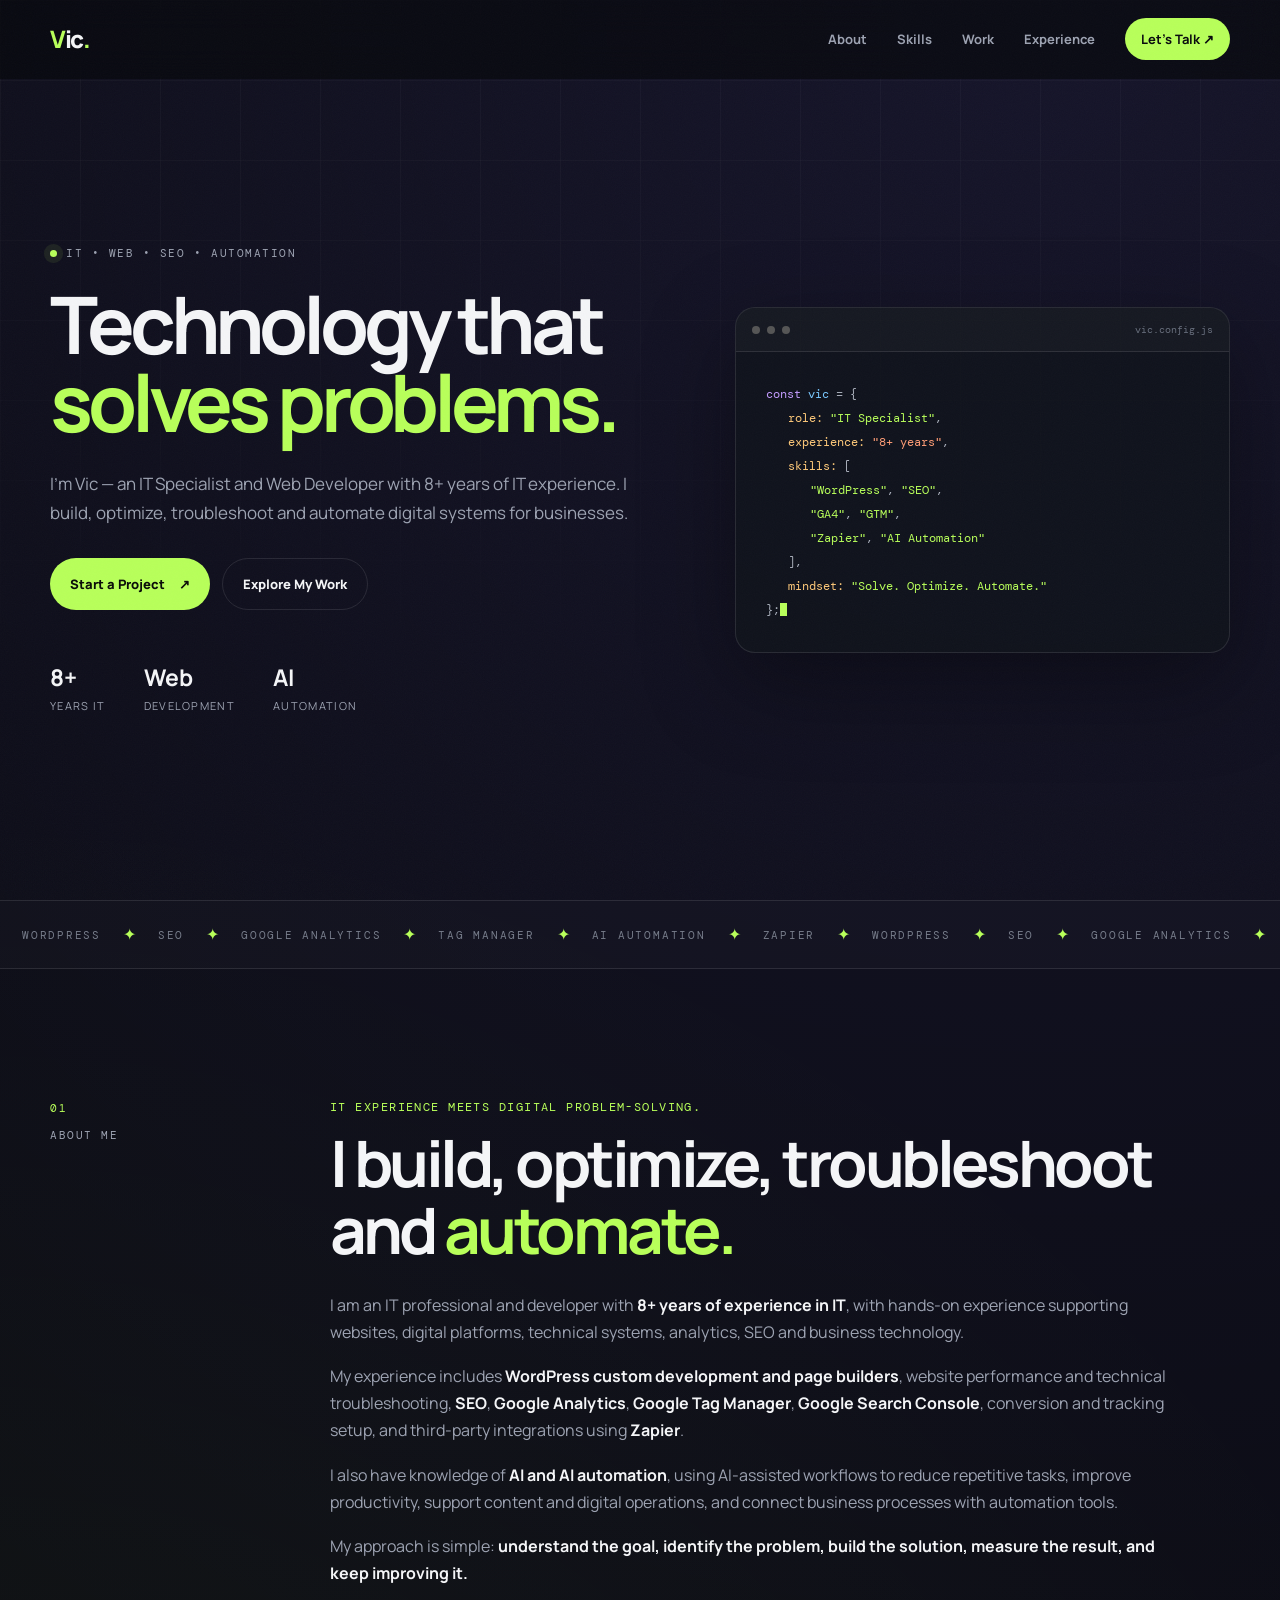
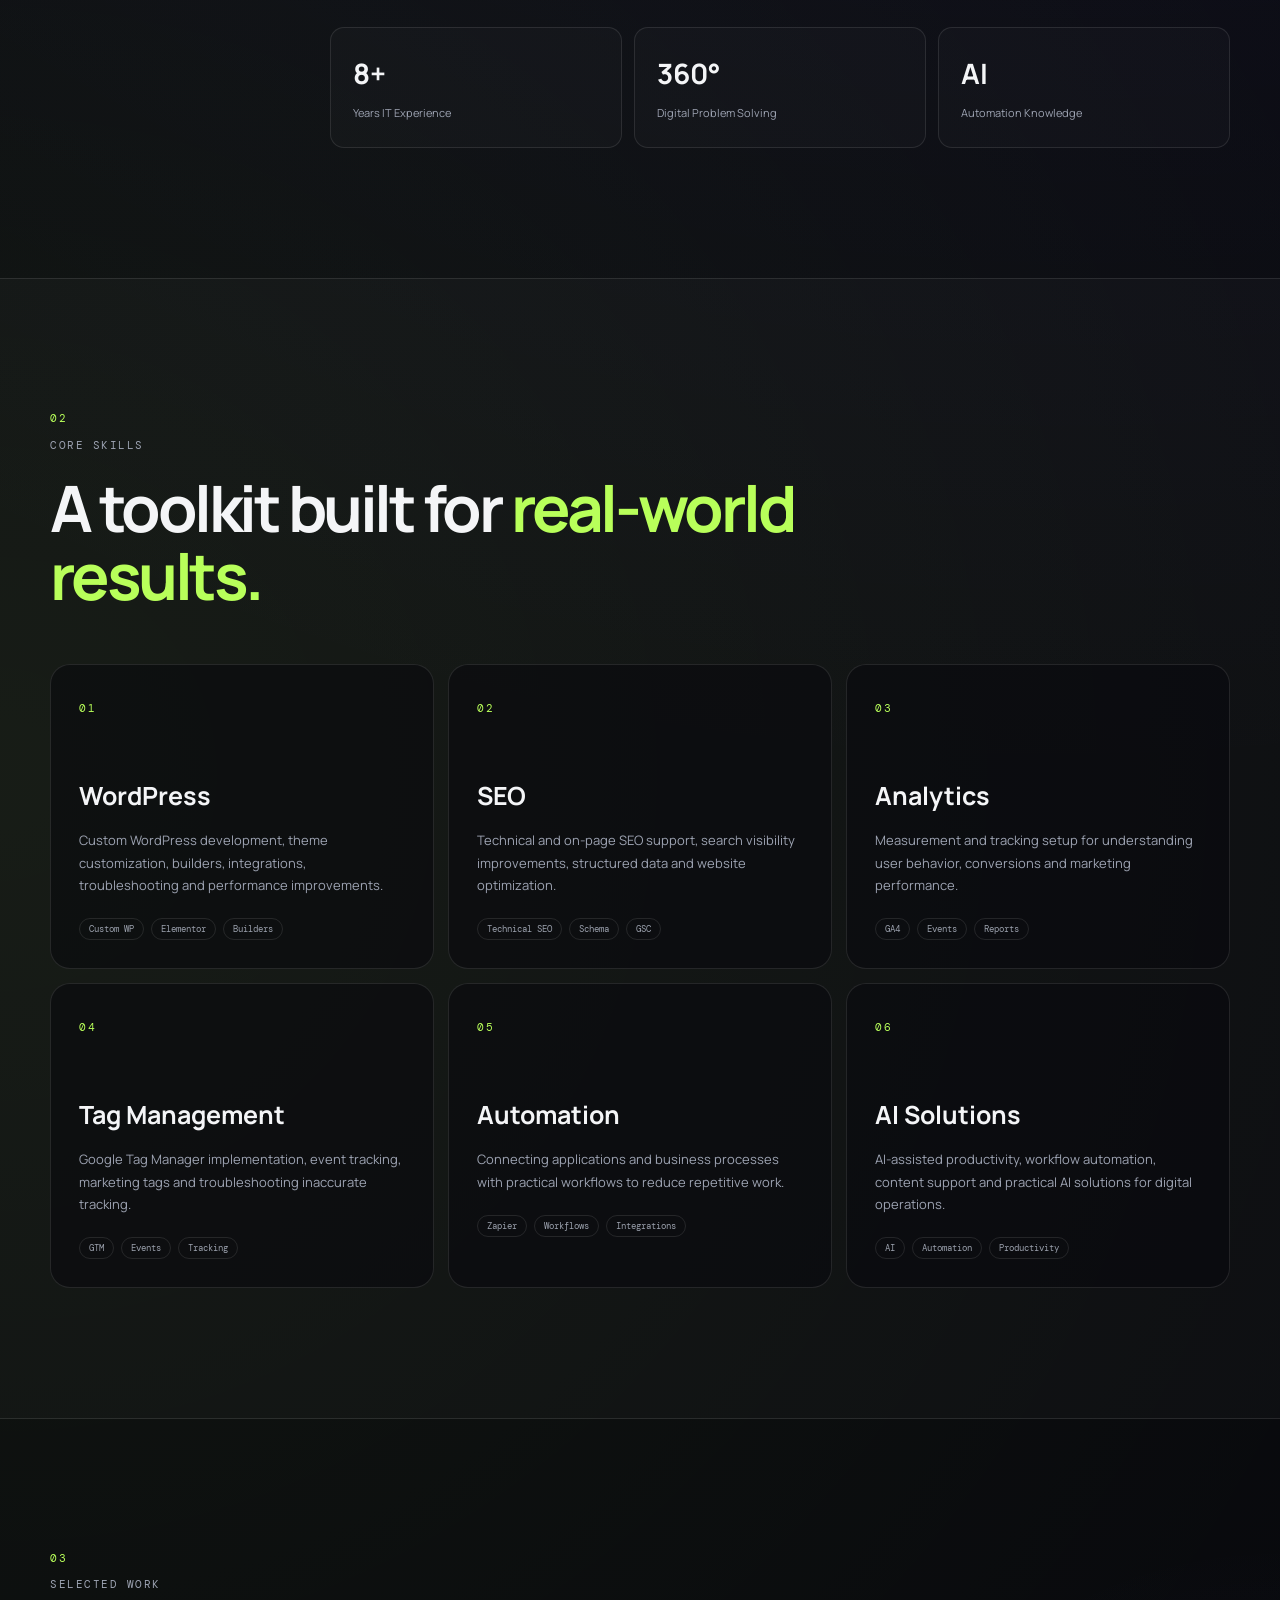
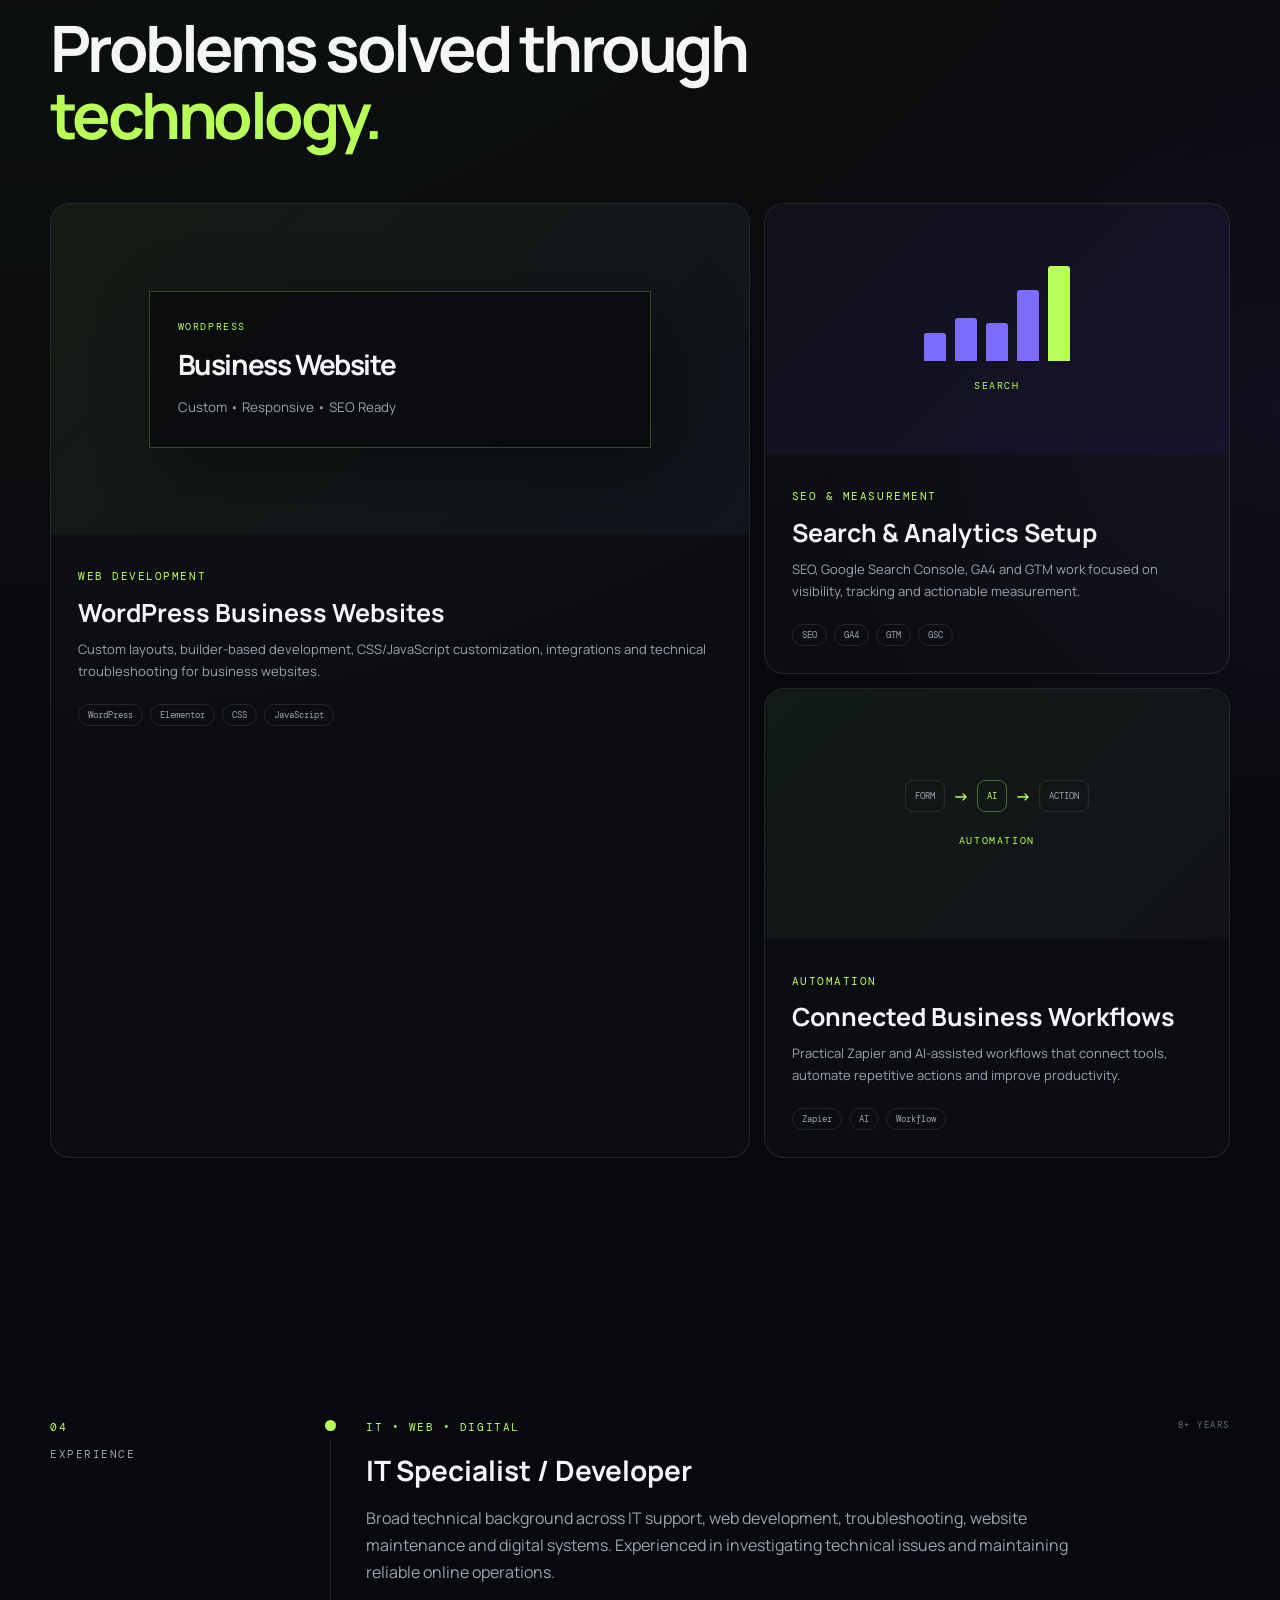
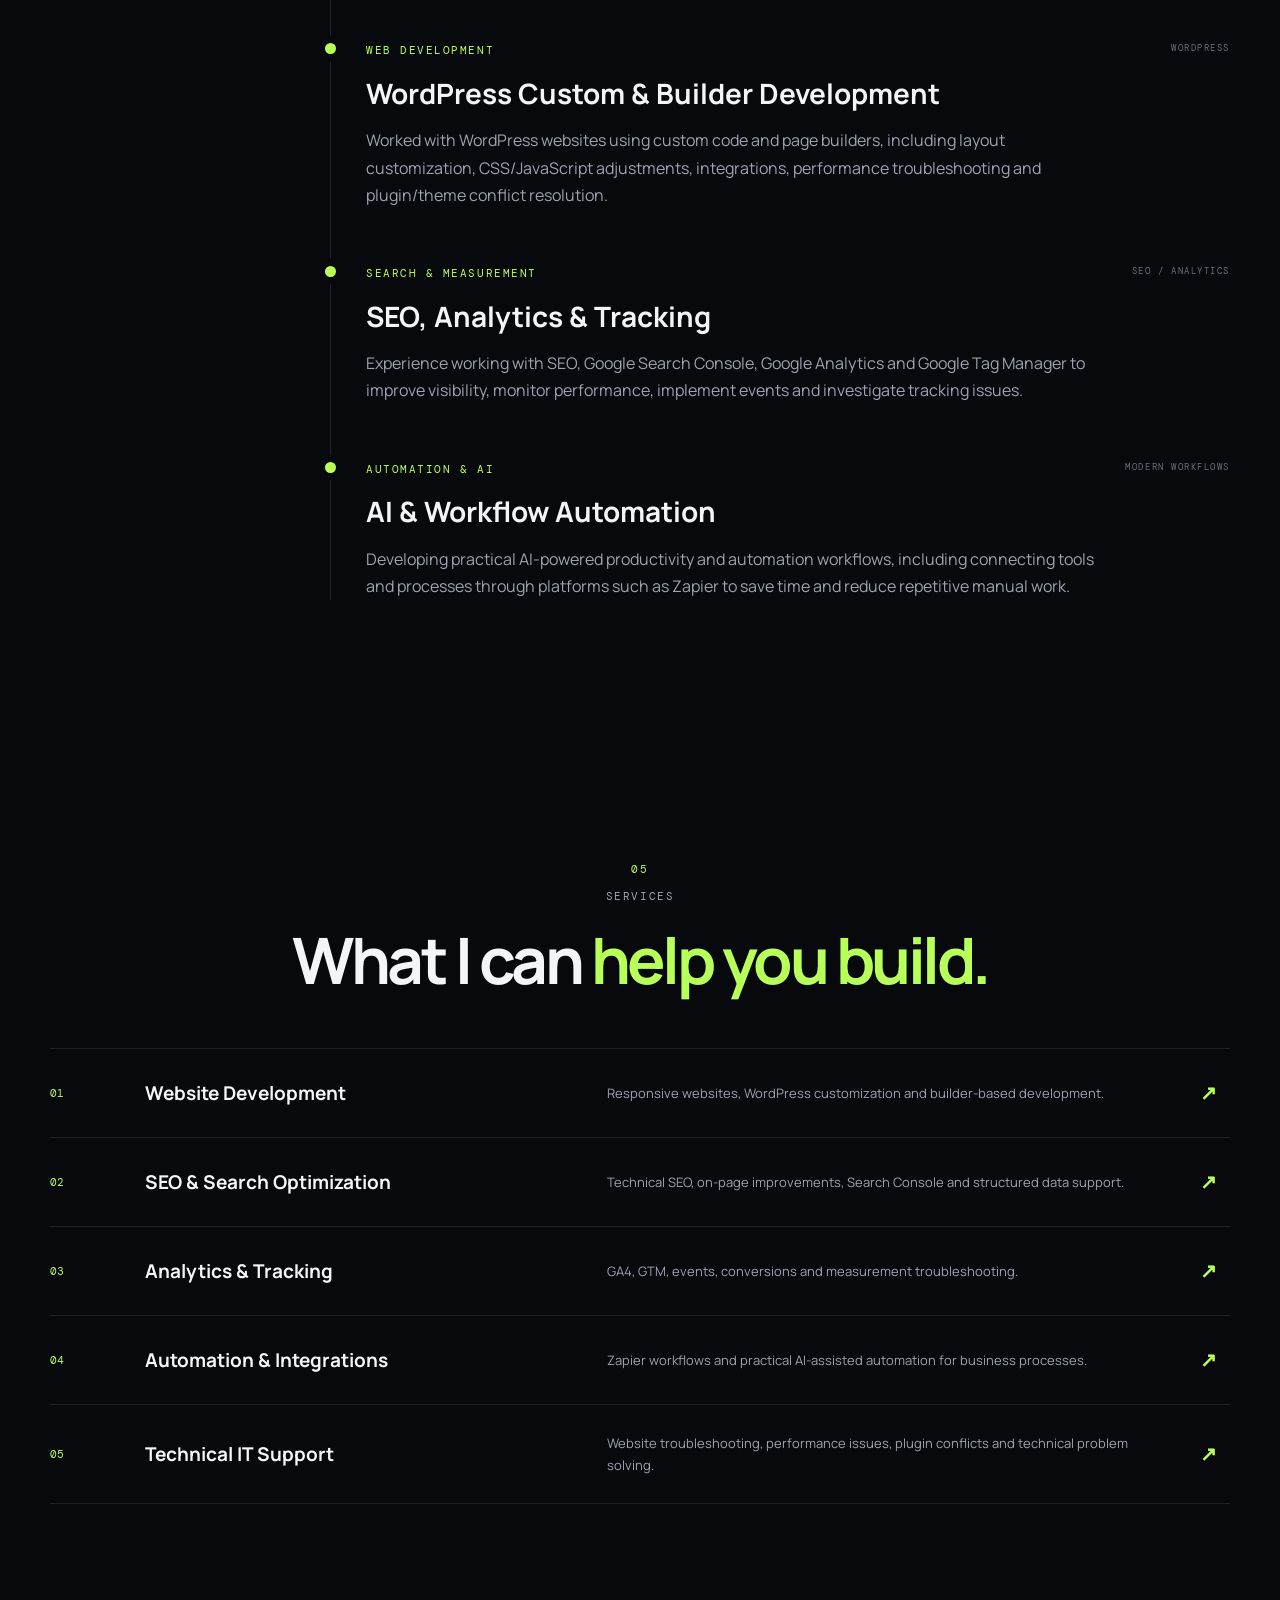
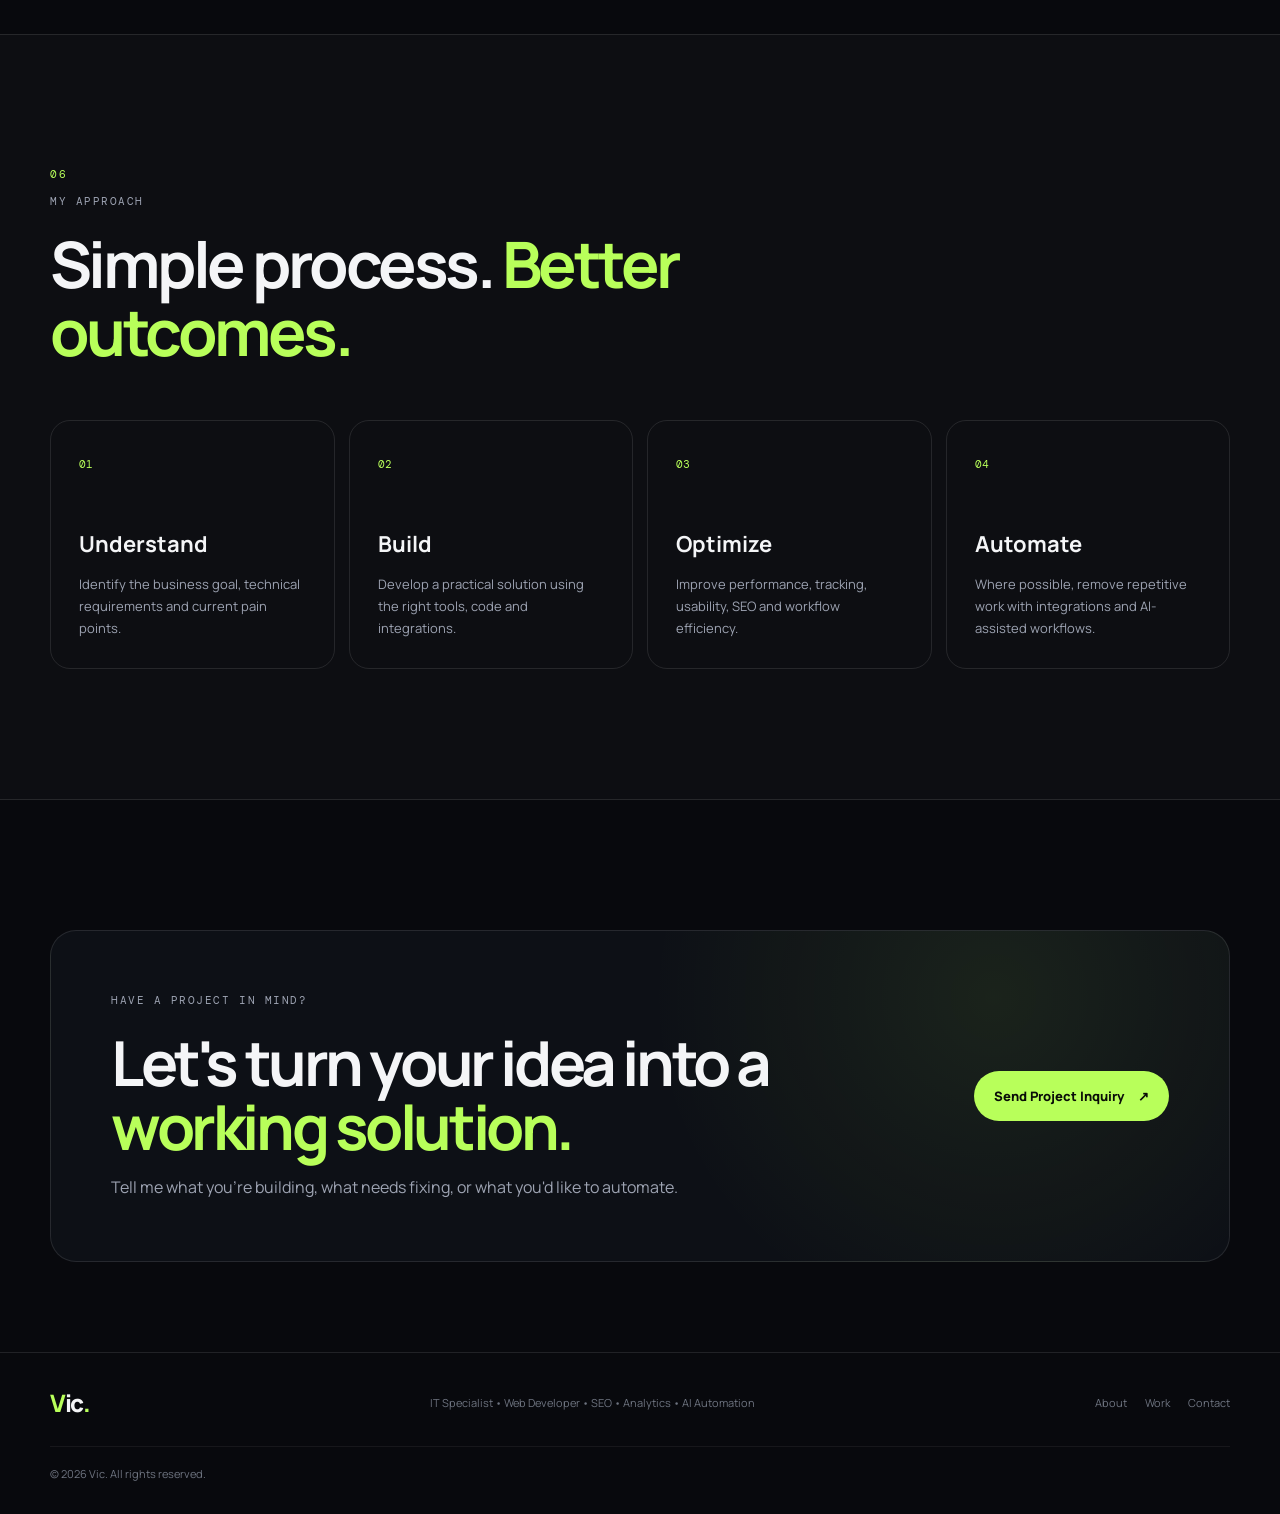
==== commit 47762001: "Update index.html" ====
--- a/index.html
+++ b/index.html
@@ -15,8 +15,20 @@
   <link rel="preconnect" href="https://fonts.gstatic.com" crossorigin>
   <link href="https://fonts.googleapis.com/css2?family=DM+Mono:wght@400;500&family=Manrope:wght@400;500;600;700;800&display=swap" rel="stylesheet">
   <link rel="stylesheet" href="style.css">
+  <!-- Google Tag Manager -->
+<script>(function(w,d,s,l,i){w[l]=w[l]||[];w[l].push({'gtm.start':
+new Date().getTime(),event:'gtm.js'});var f=d.getElementsByTagName(s)[0],
+j=d.createElement(s),dl=l!='dataLayer'?'&l='+l:'';j.async=true;j.src=
+'https://www.googletagmanager.com/gtm.js?id='+i+dl;f.parentNode.insertBefore(j,f);
+})(window,document,'script','dataLayer','GTM-TZP9FLQ5');</script>
+<!-- End Google Tag Manager -->
+  <meta name="google-site-verification" content="GVBKG_xmiq-Amce-IFgtmBM9Eu1qtgLM-wysPCUMs64" />
 </head>
 <body>
+  <!-- Google Tag Manager (noscript) -->
+<noscript><iframe src="https://www.googletagmanager.com/ns.html?id=GTM-TZP9FLQ5"
+height="0" width="0" style="display:none;visibility:hidden"></iframe></noscript>
+<!-- End Google Tag Manager (noscript) -->
 <header class="site-header">
   <div class="container nav-wrap">
     <a href="#home" class="logo"><span>V</span>ic<span class="dot">.</span></a>
@@ -163,7 +175,7 @@
 
   
 <!-- Voice chatbot -->
-<div id="voice-chatbot" style="position:fixed;right:20px;bottom:20px;width:320px;max-width:calc(100vw - 40px);
+<!--div id="voice-chatbot" style="position:fixed;right:20px;bottom:20px;width:320px;max-width:calc(100vw - 40px);
   background:#fff;color:#222;border:1px solid #ddd;border-radius:16px;
   box-shadow:0 8px 30px #0002;z-index:99999;font-family:Arial,sans-serif;overflow:hidden;">
   <div style="background:#173b67;color:white;padding:15px;font-weight:bold">
@@ -195,10 +207,10 @@
       Ready
     </p>
   </div>
-</div>
-
-
-<script>
+</div-->
+
+
+<!--script>
 (() => {
   "use strict";
 
@@ -278,55 +290,49 @@
     return /^(no|no thanks|cancel|cancel it|don't submit|do not submit|not yet)[.! ]*$/i.test(text.trim());
   }
 
+
 function wantsInquiry(text) {
-  return /\b(
-    make an inquiry|
-    make an enquiry|
-    submit an inquiry|
-    submit an enquiry|
-    send an inquiry|
-    send an enquiry|
-    request a quote|
-    request a quotation|
-    contact me|
-    contact you|
-    contact your team|
-    hire you|
-    hire your team|
-    interested in your services|
-    start an inquiry|
-    start an enquiry|
-    make an appointment|
-    website for my business|
-    need a website|
-    need a developer|
-    need someone to maintain|
-    maintain my website|
-    maintaining my website|
-    website maintenance|
-    website maintenance services|
-    website support|
-    need seo services|
-    seo services|
-    discuss a project|
-    submit my details|
-    contact the developer|
-    contact the owner|
-    send an inquiry form|
-    send my inquiry|
-    send my enquiry|
-    i want to inquire|
-    i would like to inquire|
-    i'd like to inquire|
-    i want to make an inquiry|
-    i want to make an enquiry|
-    i want to get in touch|
-    i want to work with you|
-    i need help with my website|
-    i need help with seo|
-    i need automation|
-    i need a chatbot
-  )\b/ix.test(text);
+  const phrases = [
+    "make an inquiry",
+    "make an enquiry",
+    "submit an inquiry",
+    "submit an enquiry",
+    "send an inquiry",
+    "send an enquiry",
+    "request a quote",
+    "request a quotation",
+    "contact me",
+    "contact your team",
+    "hire you",
+    "interested in your services",
+    "website for my business",
+    "need a website",
+    "need a developer",
+    "need someone to maintain",
+    "maintain my website",
+    "maintaining my website",
+    "website maintenance",
+    "website support",
+    "need seo services",
+    "seo services",
+    "discuss a project",
+    "contact the developer",
+    "contact the owner",
+    "i want to inquire",
+    "i would like to inquire",
+    "i'd like to inquire",
+    "i want to make an inquiry",
+    "i want to make an enquiry",
+    "i want to get in touch",
+    "i want to work with you",
+    "i need help with my website",
+    "i need help with seo",
+    "i need automation",
+    "i need a chatbot"
+  ];
+
+  const message = text.toLowerCase();
+  return phrases.some(phrase => message.includes(phrase));
 }
 
   function serviceFromMessage(text) {
@@ -751,7 +757,7 @@
     }
   };
 })();
-</script>
+</script-->
 
  
 </body>
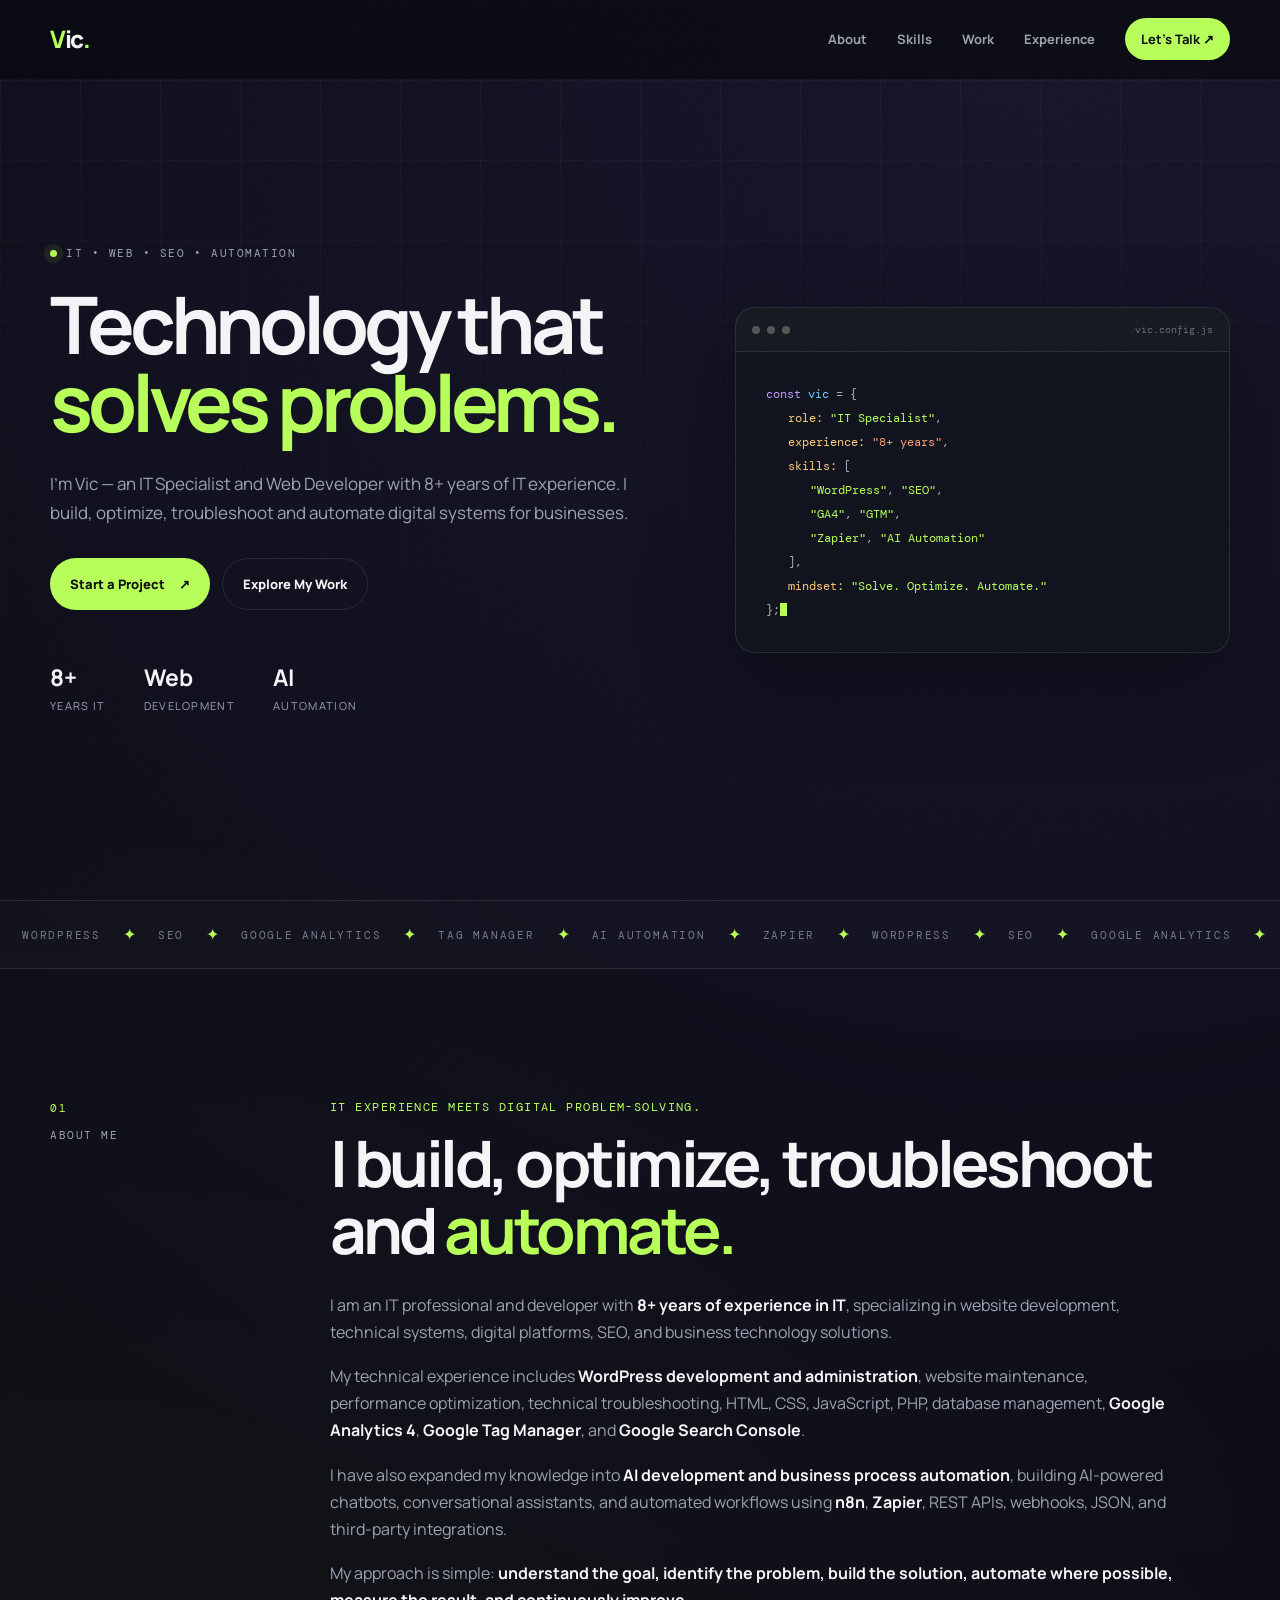
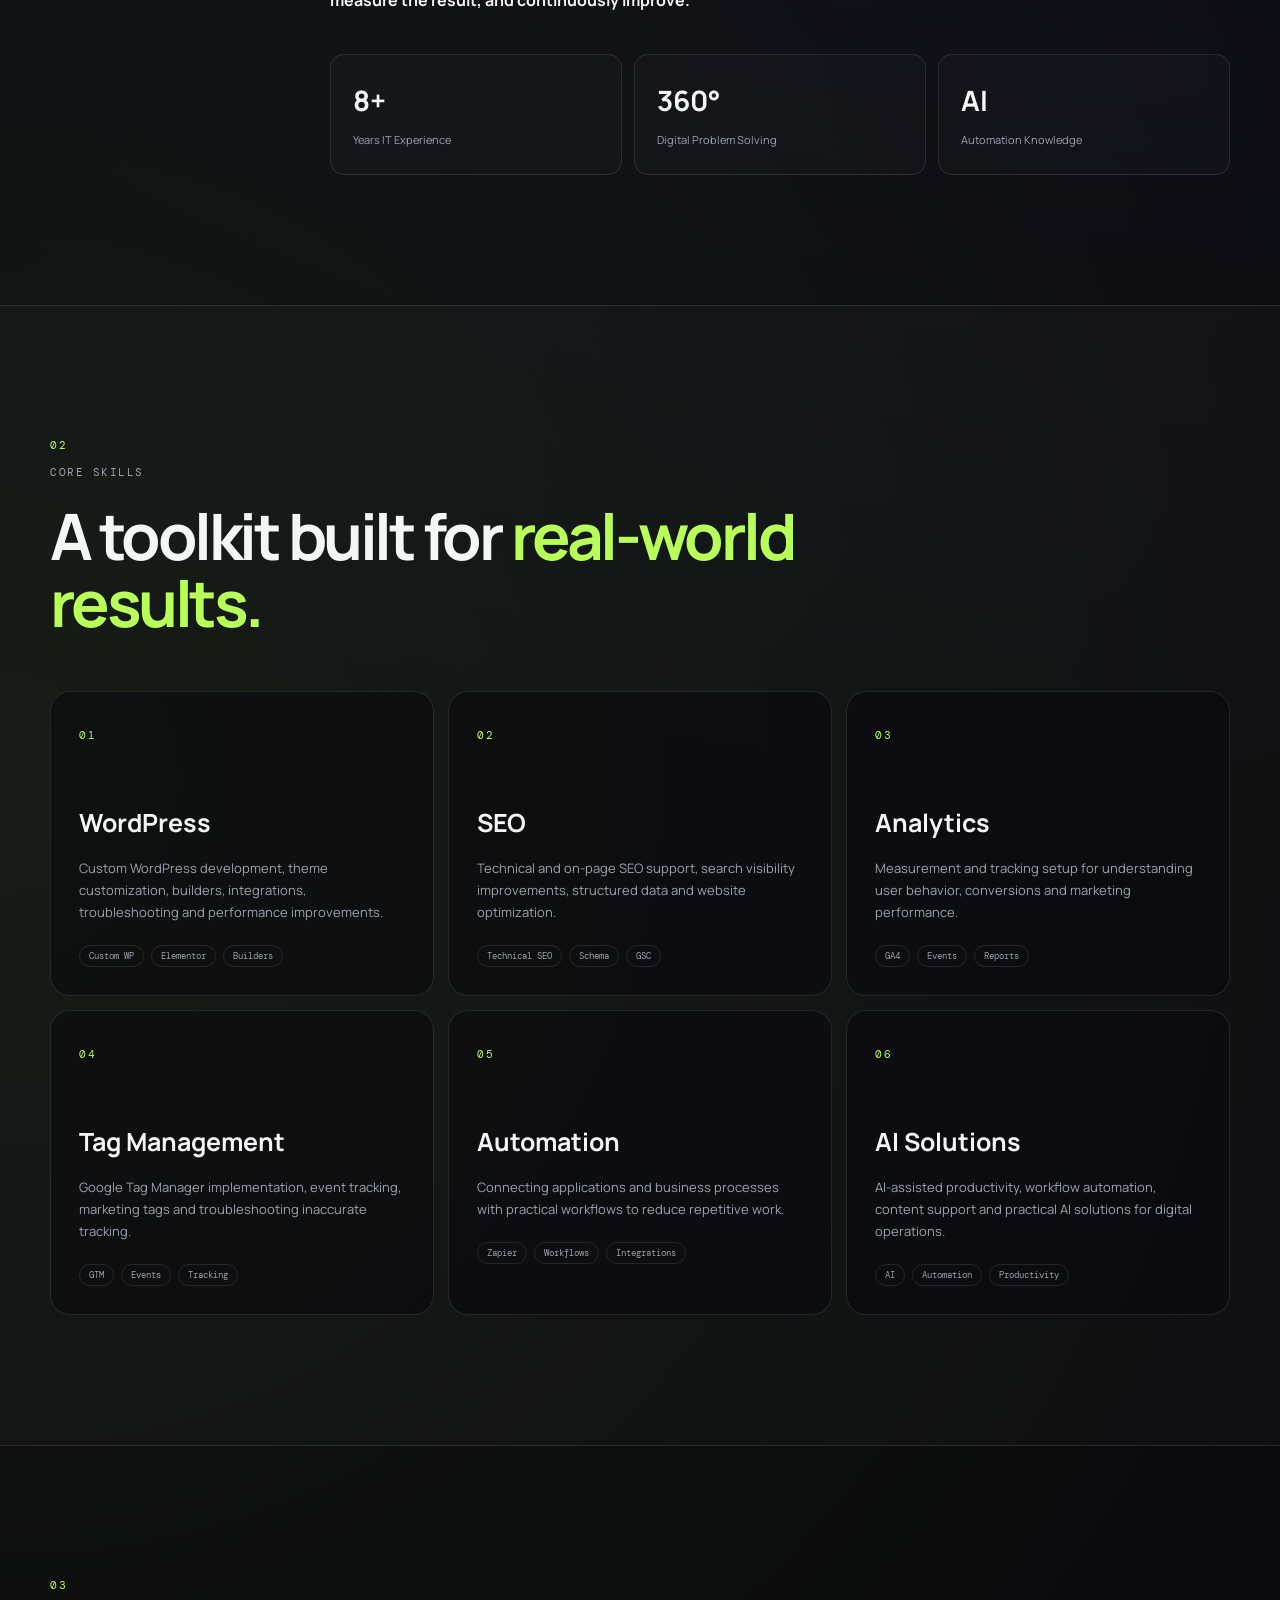
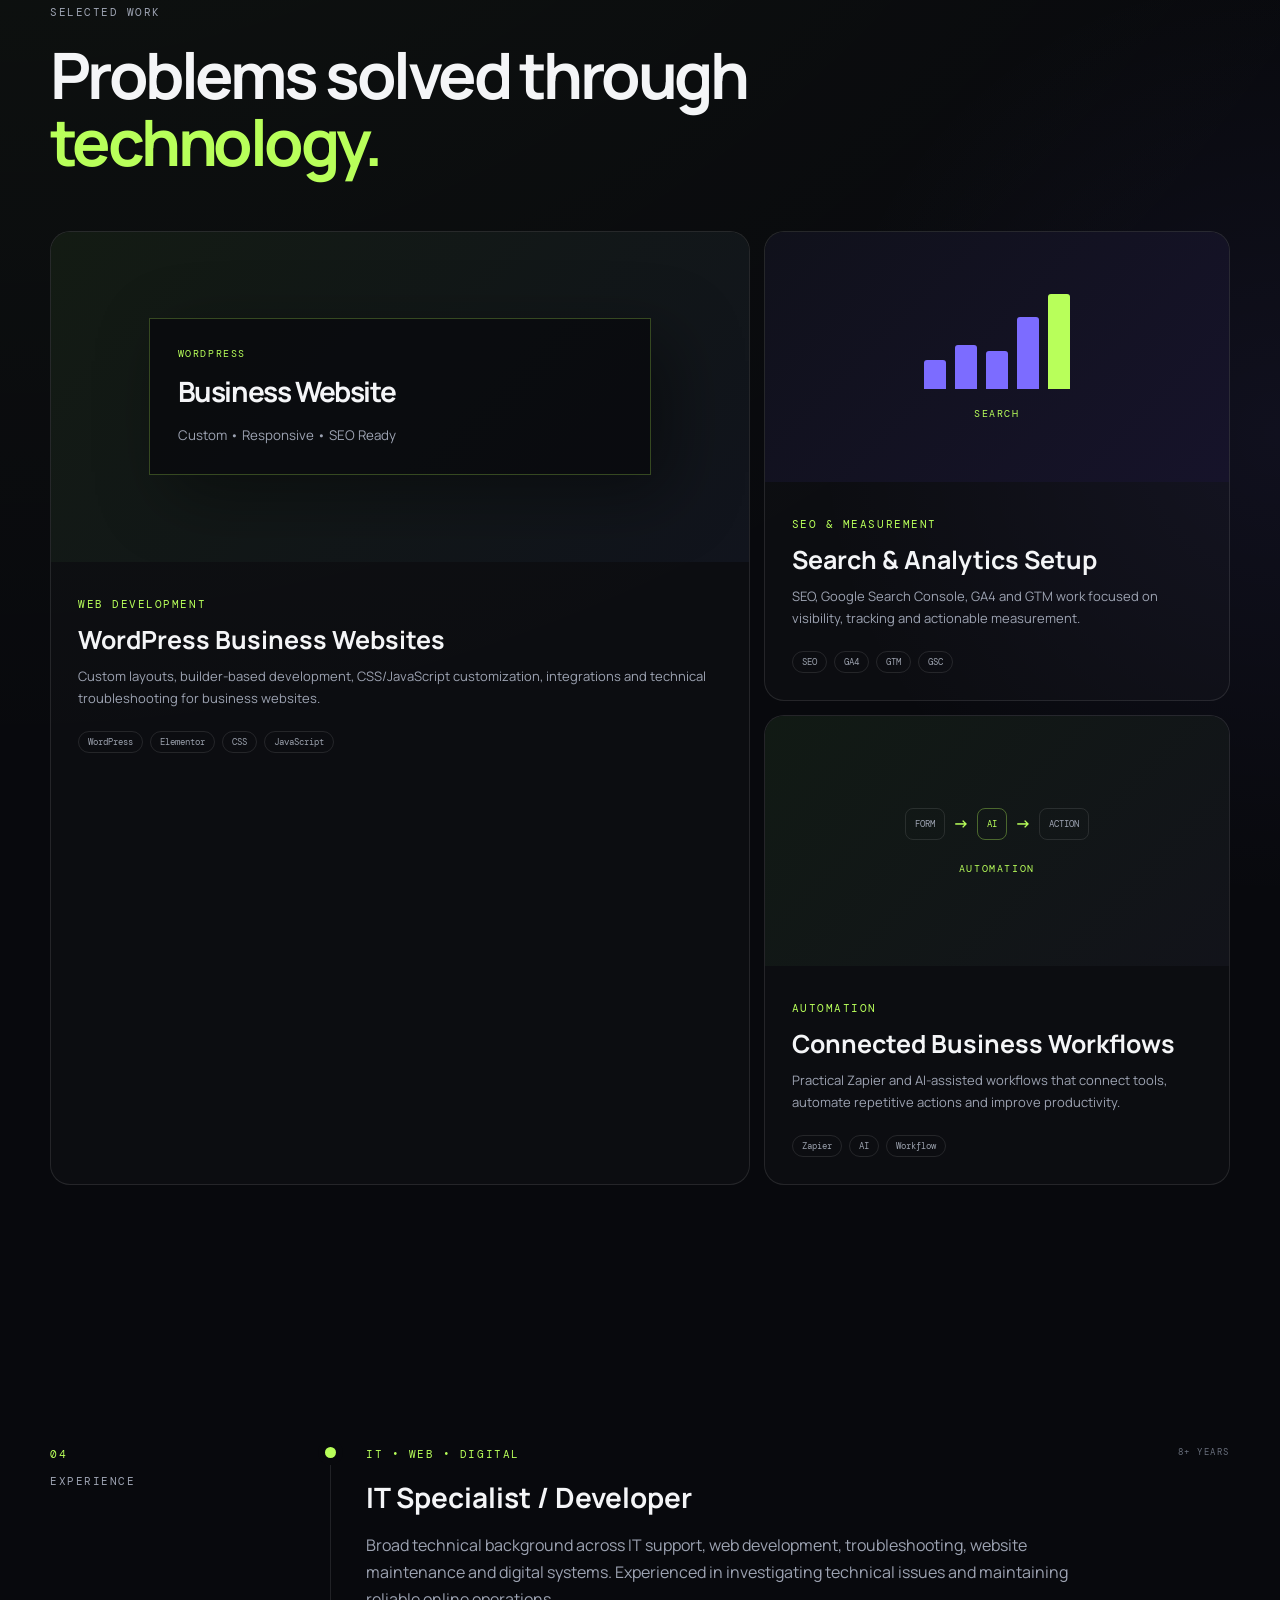
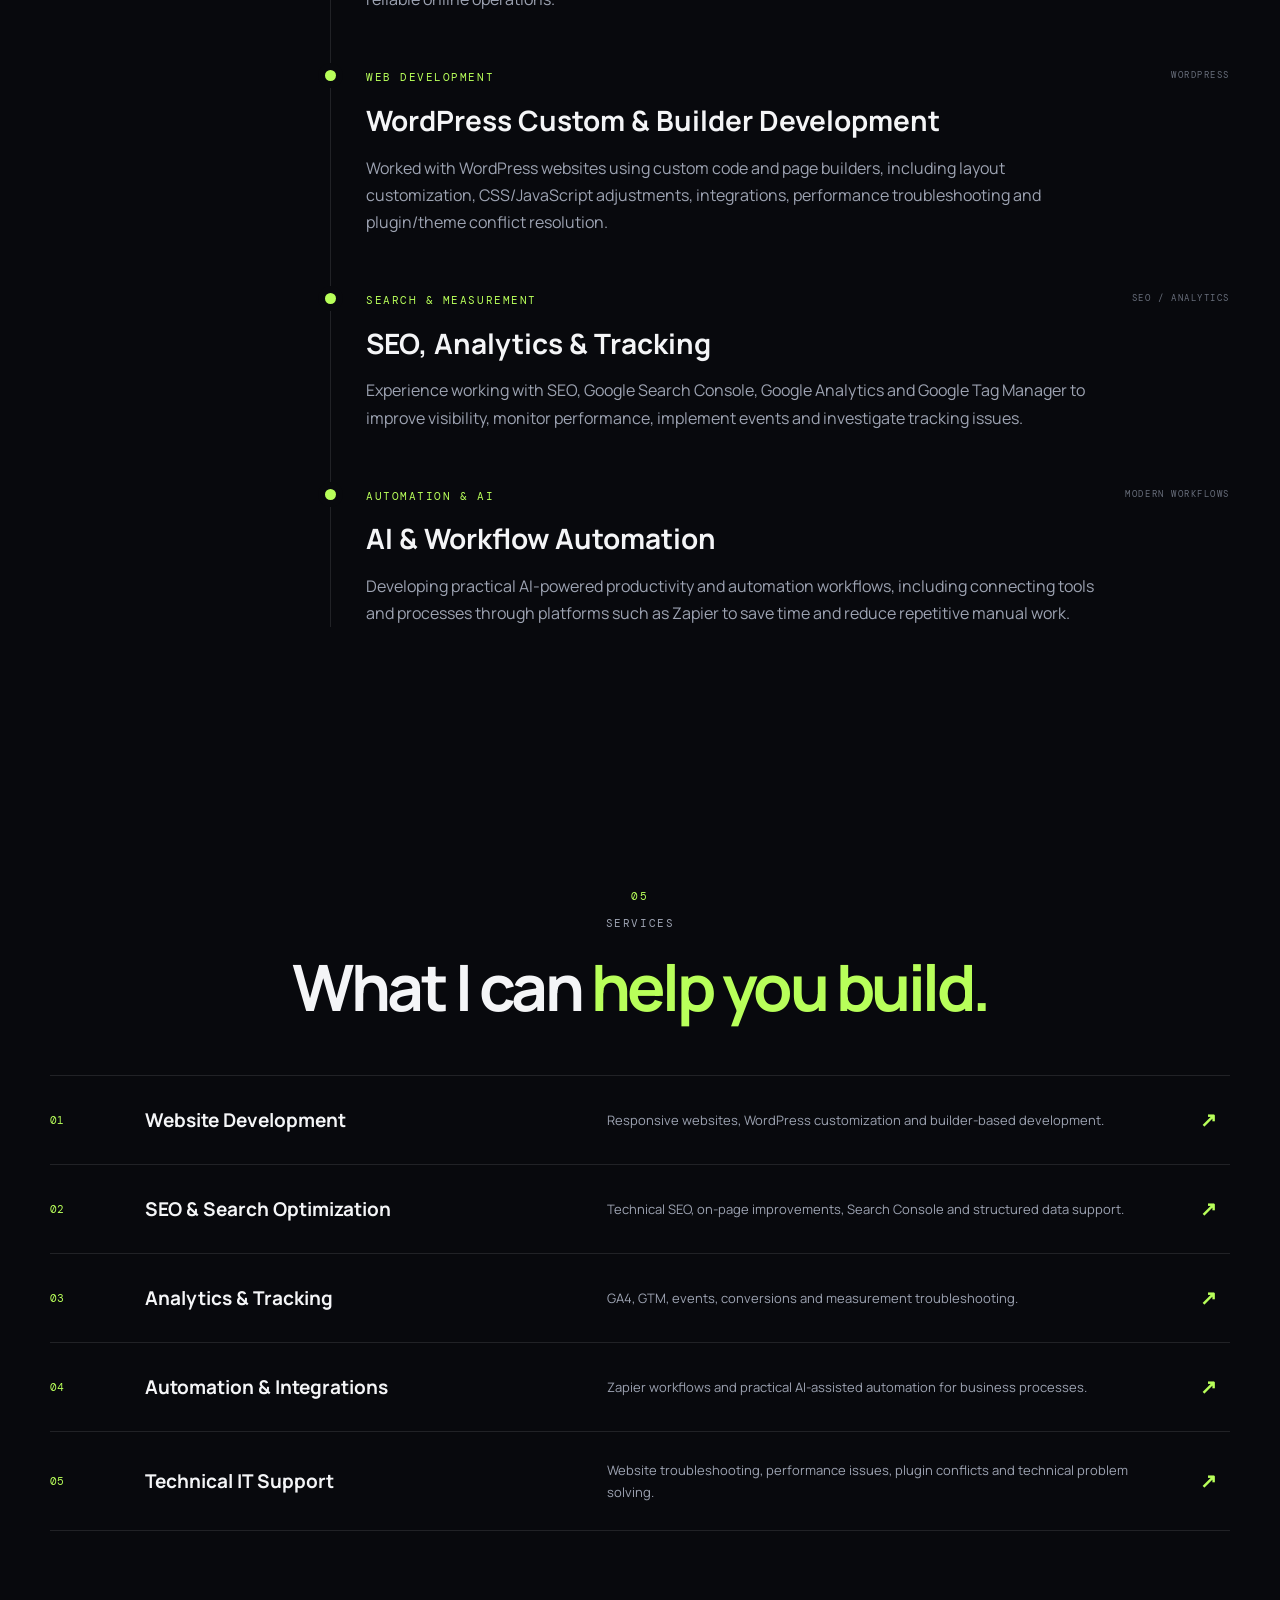
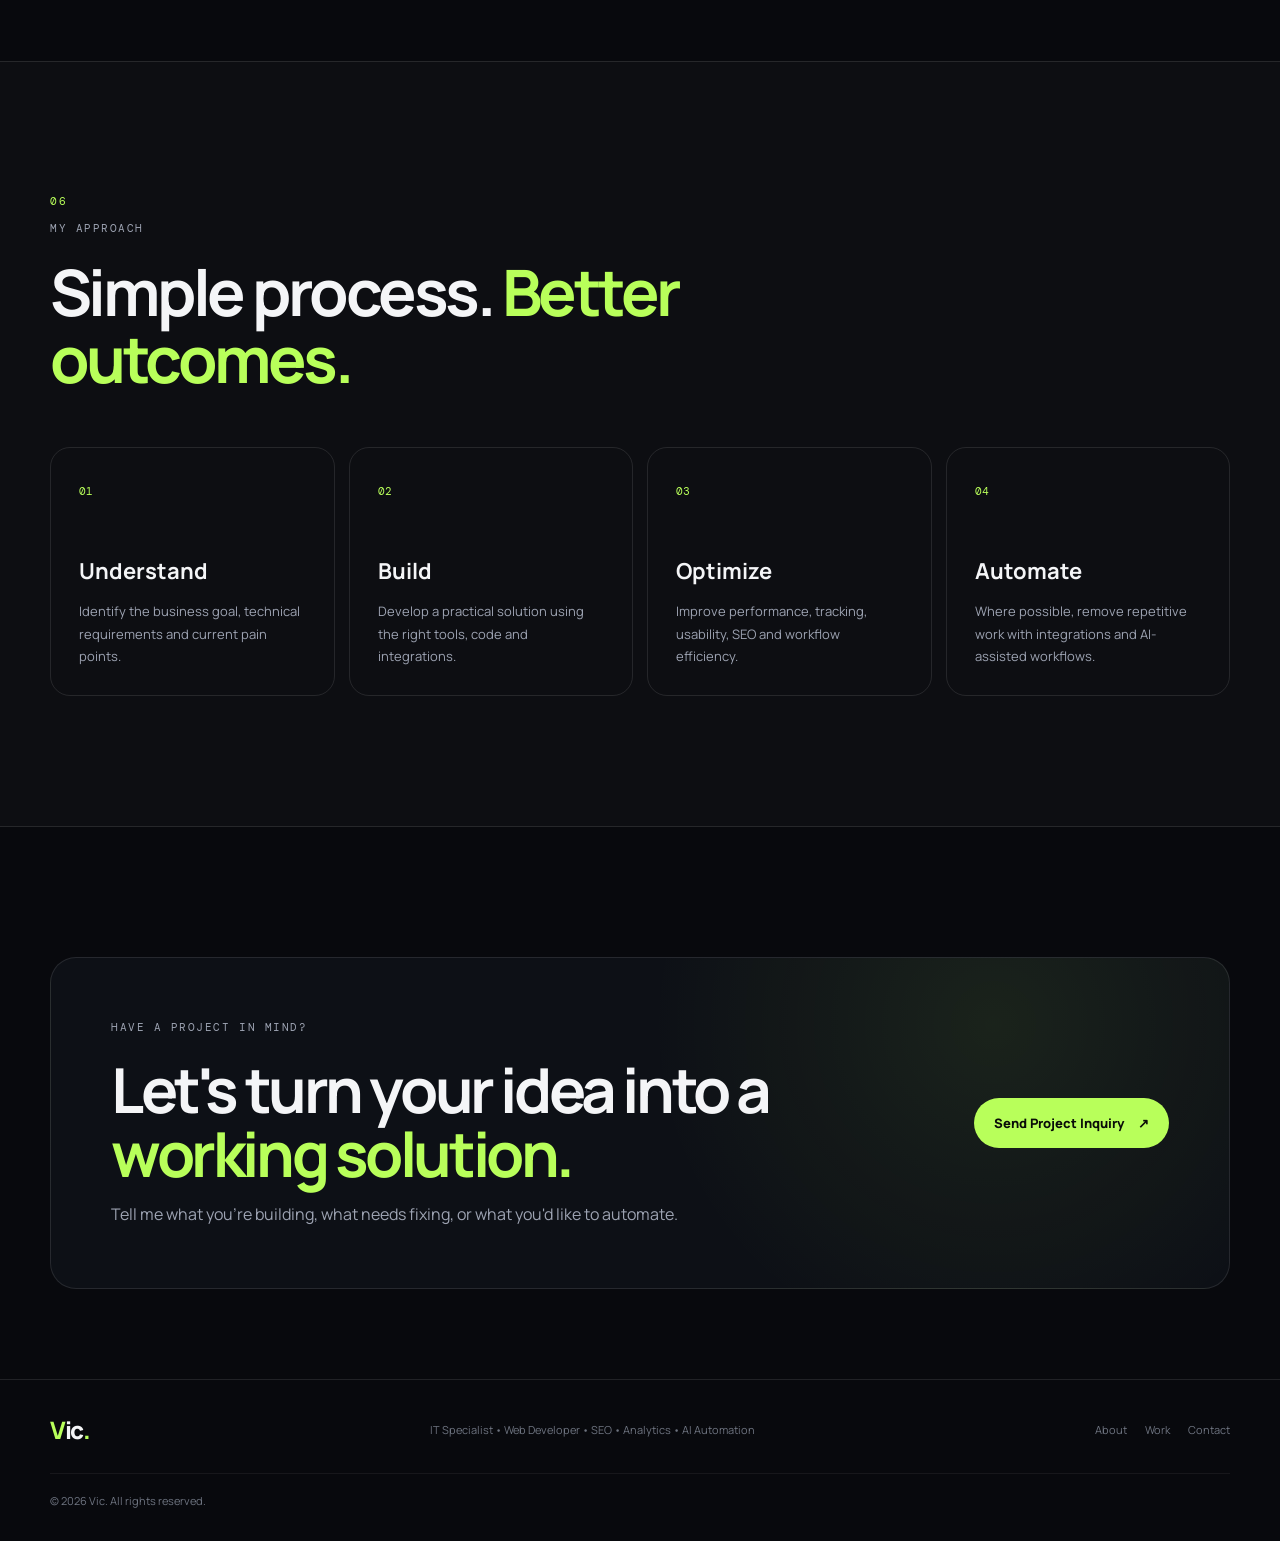
==== commit 3c4539ce: "Update index.html" ====
--- a/index.html
+++ b/index.html
@@ -82,10 +82,14 @@
   <div class="about-content reveal">
    <p class="section-kicker">IT experience meets digital problem-solving.</p>
    <h2>I build, optimize, troubleshoot and <span>automate.</span></h2>
-   <p>I am an IT professional and developer with <strong>8+ years of experience in IT</strong>, with hands-on experience supporting websites, digital platforms, technical systems, analytics, SEO and business technology.</p>
-   <p>My experience includes <strong>WordPress custom development and page builders</strong>, website performance and technical troubleshooting, <strong>SEO</strong>, <strong>Google Analytics</strong>, <strong>Google Tag Manager</strong>, <strong>Google Search Console</strong>, conversion and tracking setup, and third-party integrations using <strong>Zapier</strong>.</p>
-   <p>I also have knowledge of <strong>AI and AI automation</strong>, using AI-assisted workflows to reduce repetitive tasks, improve productivity, support content and digital operations, and connect business processes with automation tools.</p>
-   <p>My approach is simple: <strong>understand the goal, identify the problem, build the solution, measure the result, and keep improving it.</strong></p>
+   
+<p>I am an IT professional and developer with <strong>8+ years of experience in IT</strong>, specializing in website development, technical systems, digital platforms, SEO, and business technology solutions.</p>
+
+<p>My technical experience includes <strong>WordPress development and administration</strong>, website maintenance, performance optimization, technical troubleshooting, HTML, CSS, JavaScript, PHP, database management, <strong>Google Analytics 4</strong>, <strong>Google Tag Manager</strong>, and <strong>Google Search Console</strong>.</p>
+
+<p>I have also expanded my knowledge into <strong>AI development and business process automation</strong>, building AI-powered chatbots, conversational assistants, and automated workflows using <strong>n8n</strong>, <strong>Zapier</strong>, REST APIs, webhooks, JSON, and third-party integrations.</p>
+
+<p>My approach is simple: <strong>understand the goal, identify the problem, build the solution, automate where possible, measure the result, and continuously improve.</strong></p>
    <div class="about-stats"><div><strong>8+</strong><span>Years IT Experience</span></div><div><strong>360°</strong><span>Digital Problem Solving</span></div><div><strong>AI</strong><span>Automation Knowledge</span></div></div>
   </div>
  </div>
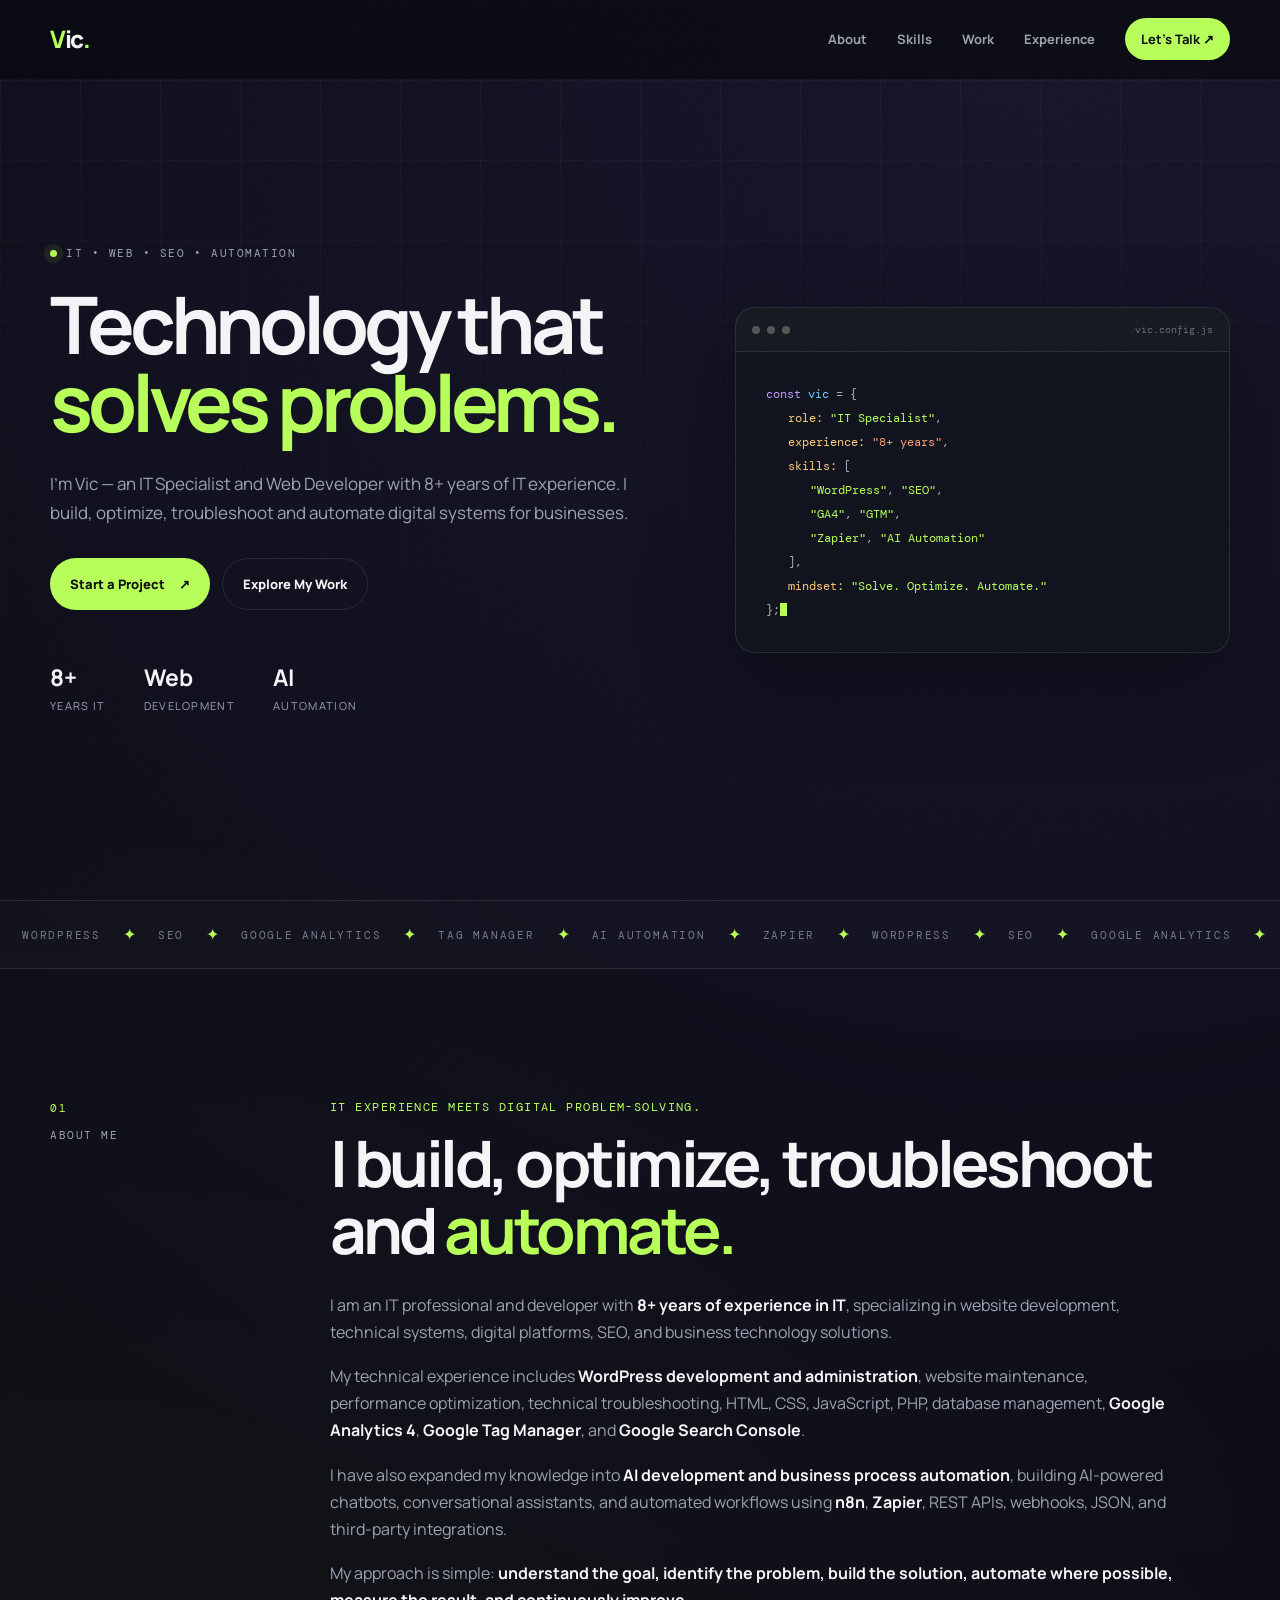
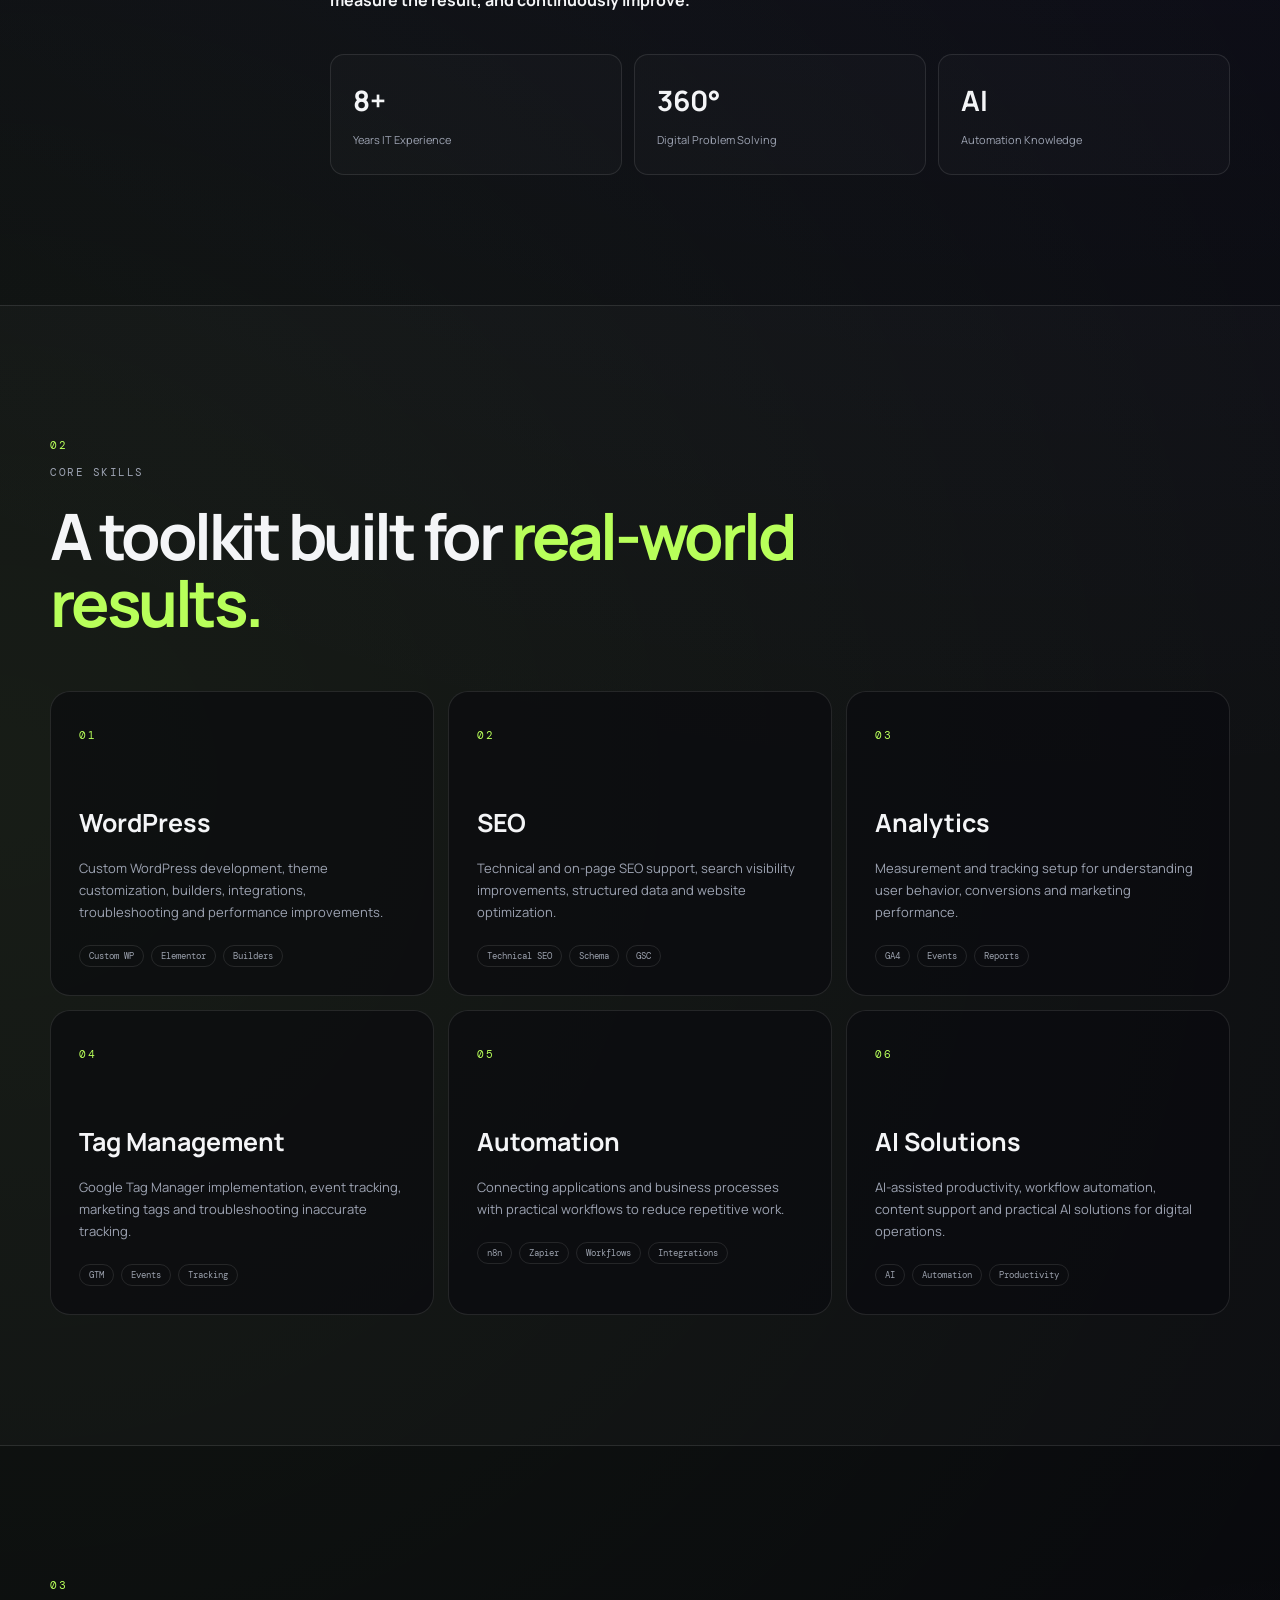
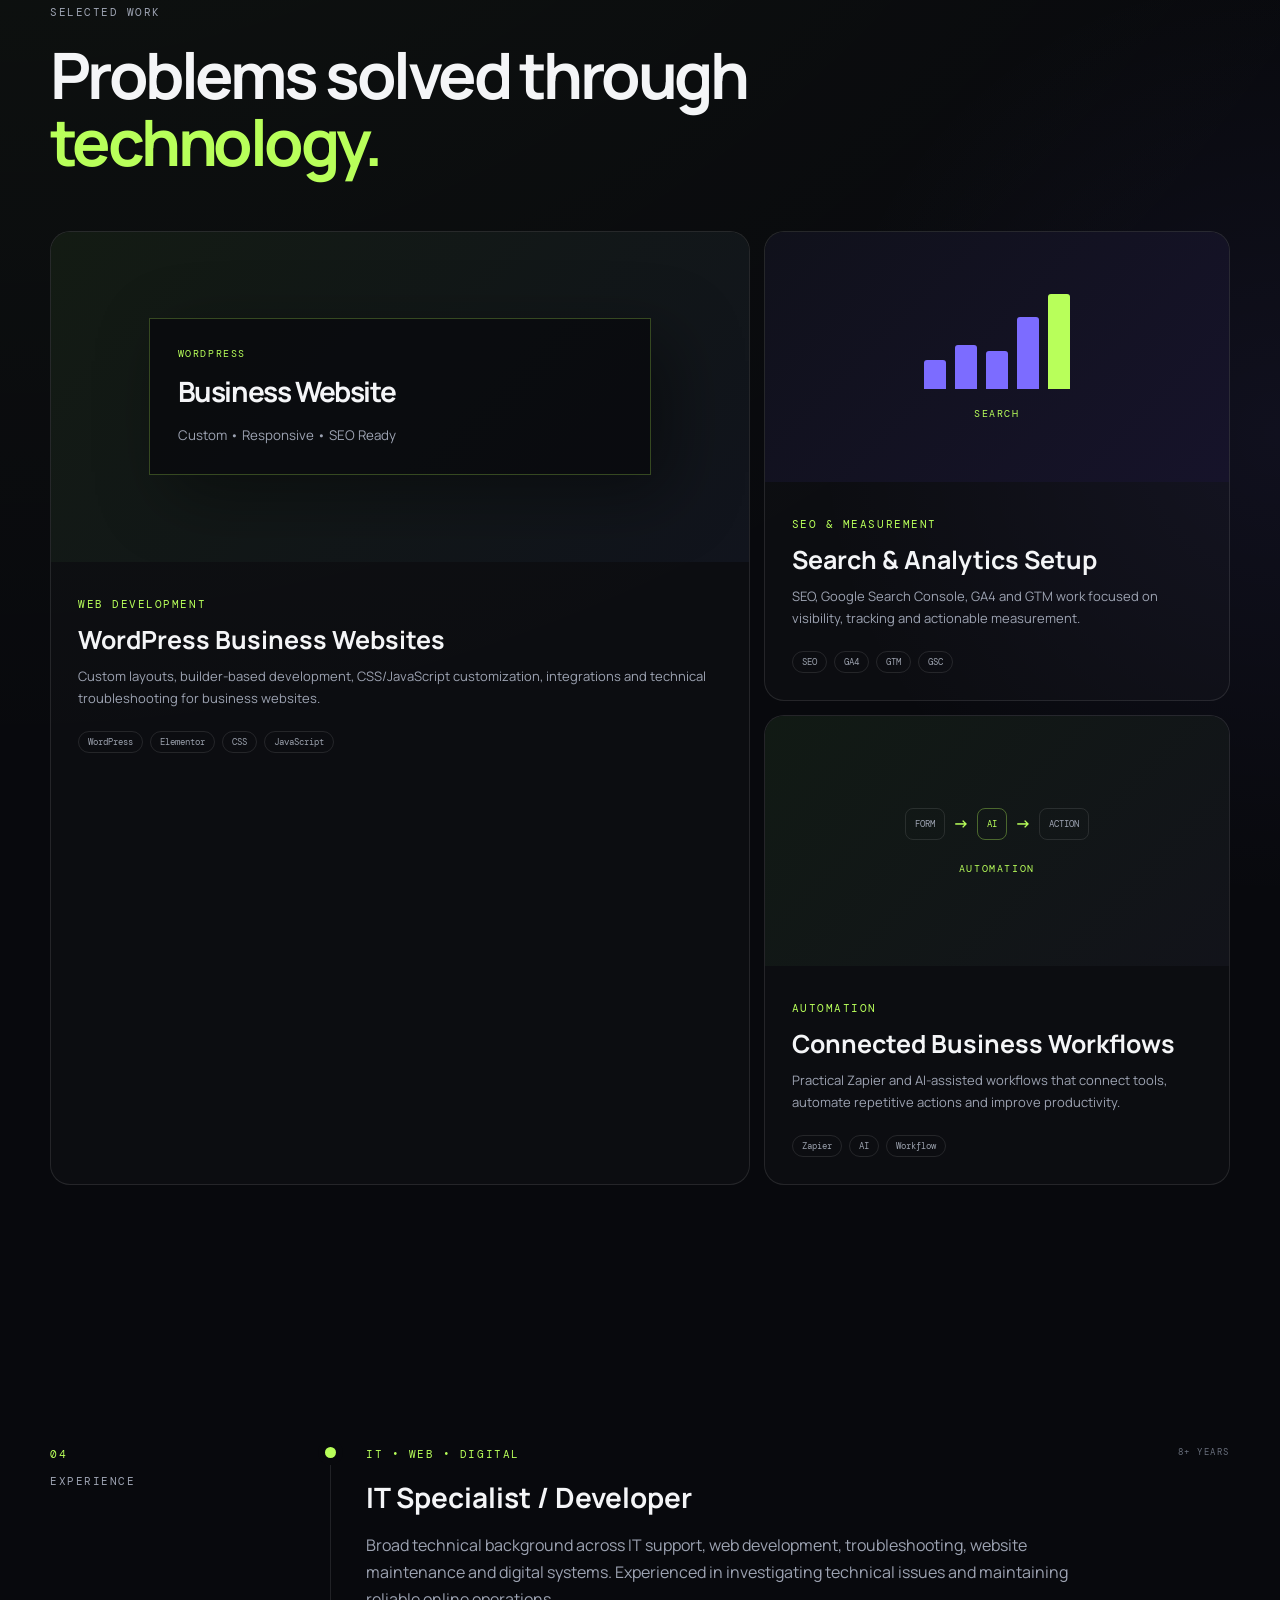
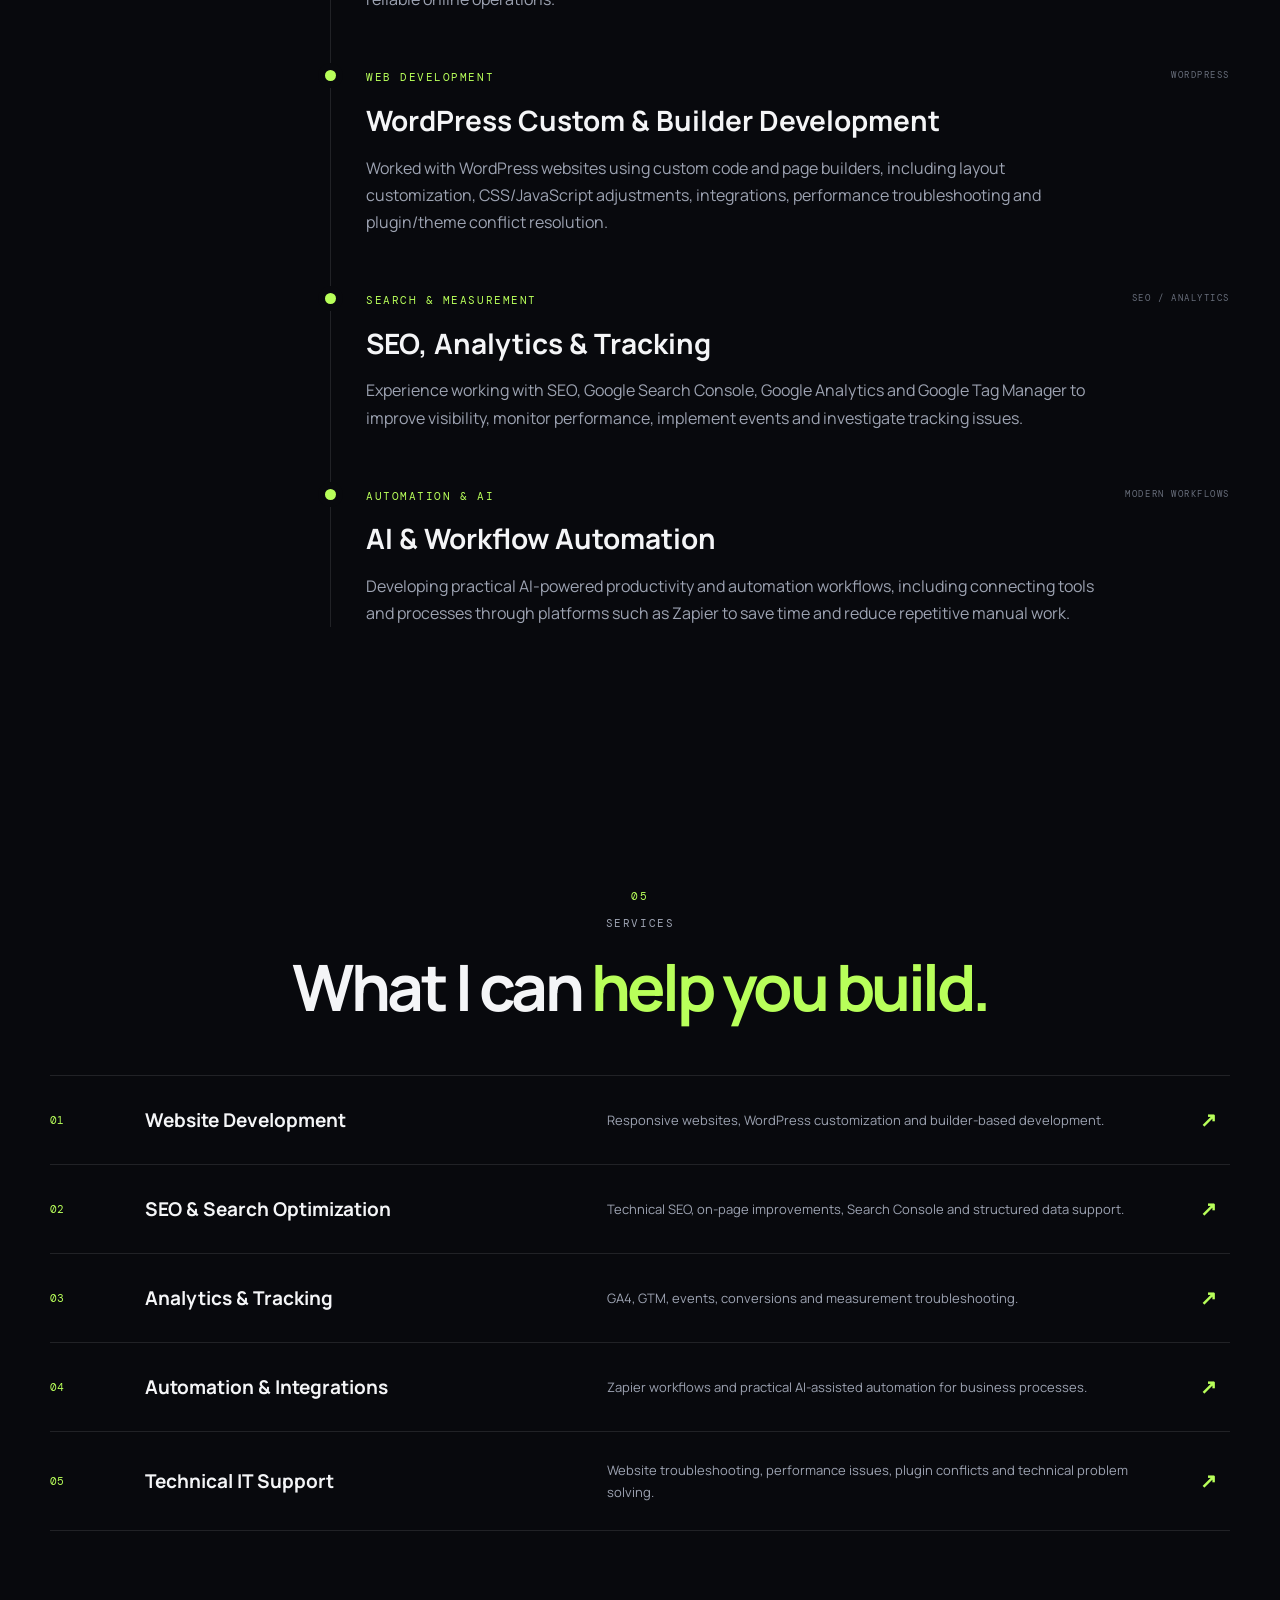
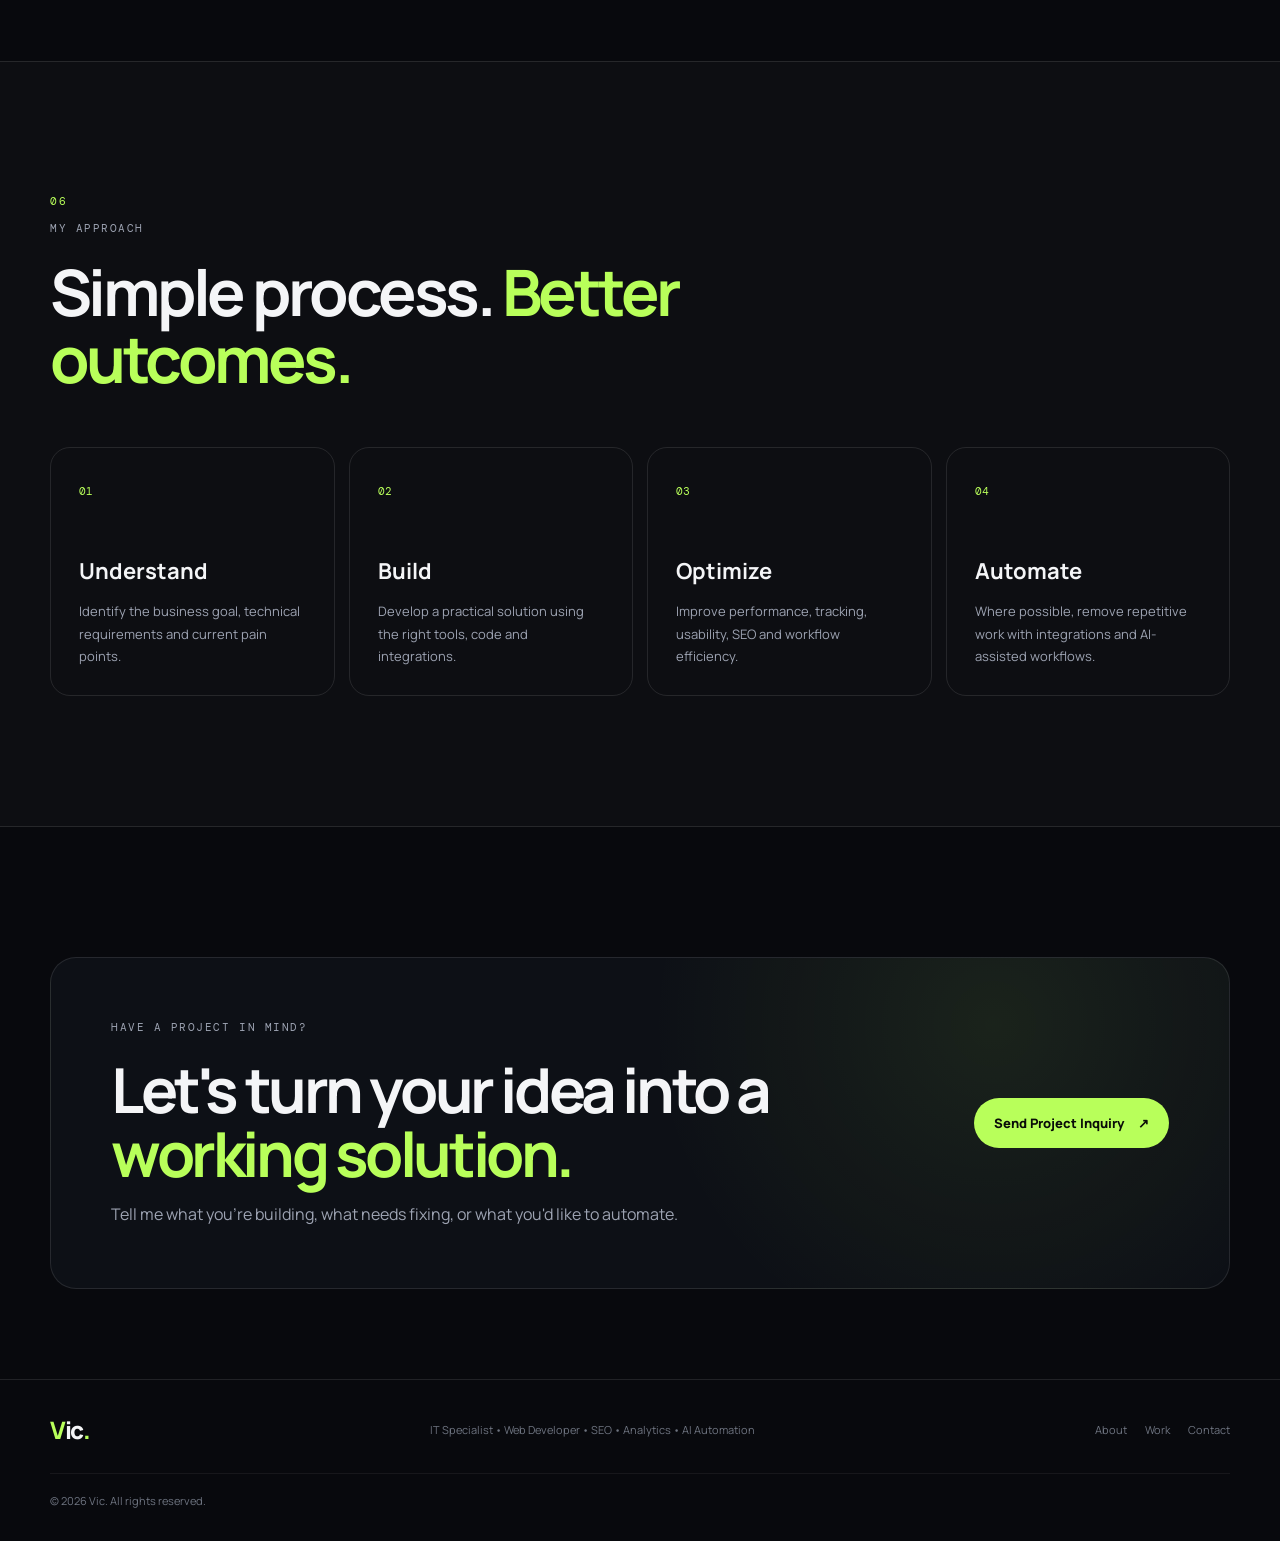
==== commit 898c5970: "Update index.html" ====
--- a/index.html
+++ b/index.html
@@ -103,7 +103,7 @@
    <article class="skill-card reveal"><span class="skill-number">02</span><h3>SEO</h3><p>Technical and on-page SEO support, search visibility improvements, structured data and website optimization.</p><div class="tags"><b>Technical SEO</b><b>Schema</b><b>GSC</b></div></article>
    <article class="skill-card reveal"><span class="skill-number">03</span><h3>Analytics</h3><p>Measurement and tracking setup for understanding user behavior, conversions and marketing performance.</p><div class="tags"><b>GA4</b><b>Events</b><b>Reports</b></div></article>
    <article class="skill-card reveal"><span class="skill-number">04</span><h3>Tag Management</h3><p>Google Tag Manager implementation, event tracking, marketing tags and troubleshooting inaccurate tracking.</p><div class="tags"><b>GTM</b><b>Events</b><b>Tracking</b></div></article>
-   <article class="skill-card reveal"><span class="skill-number">05</span><h3>Automation</h3><p>Connecting applications and business processes with practical workflows to reduce repetitive work.</p><div class="tags"><b>Zapier</b><b>Workflows</b><b>Integrations</b></div></article>
+   <article class="skill-card reveal"><span class="skill-number">05</span><h3>Automation</h3><p>Connecting applications and business processes with practical workflows to reduce repetitive work.</p><div class="tags"><b>n8n</b><b>Zapier</b><b>Workflows</b><b>Integrations</b></div></article>
    <article class="skill-card reveal"><span class="skill-number">06</span><h3>AI Solutions</h3><p>AI-assisted productivity, workflow automation, content support and practical AI solutions for digital operations.</p><div class="tags"><b>AI</b><b>Automation</b><b>Productivity</b></div></article>
   </div>
  </div>
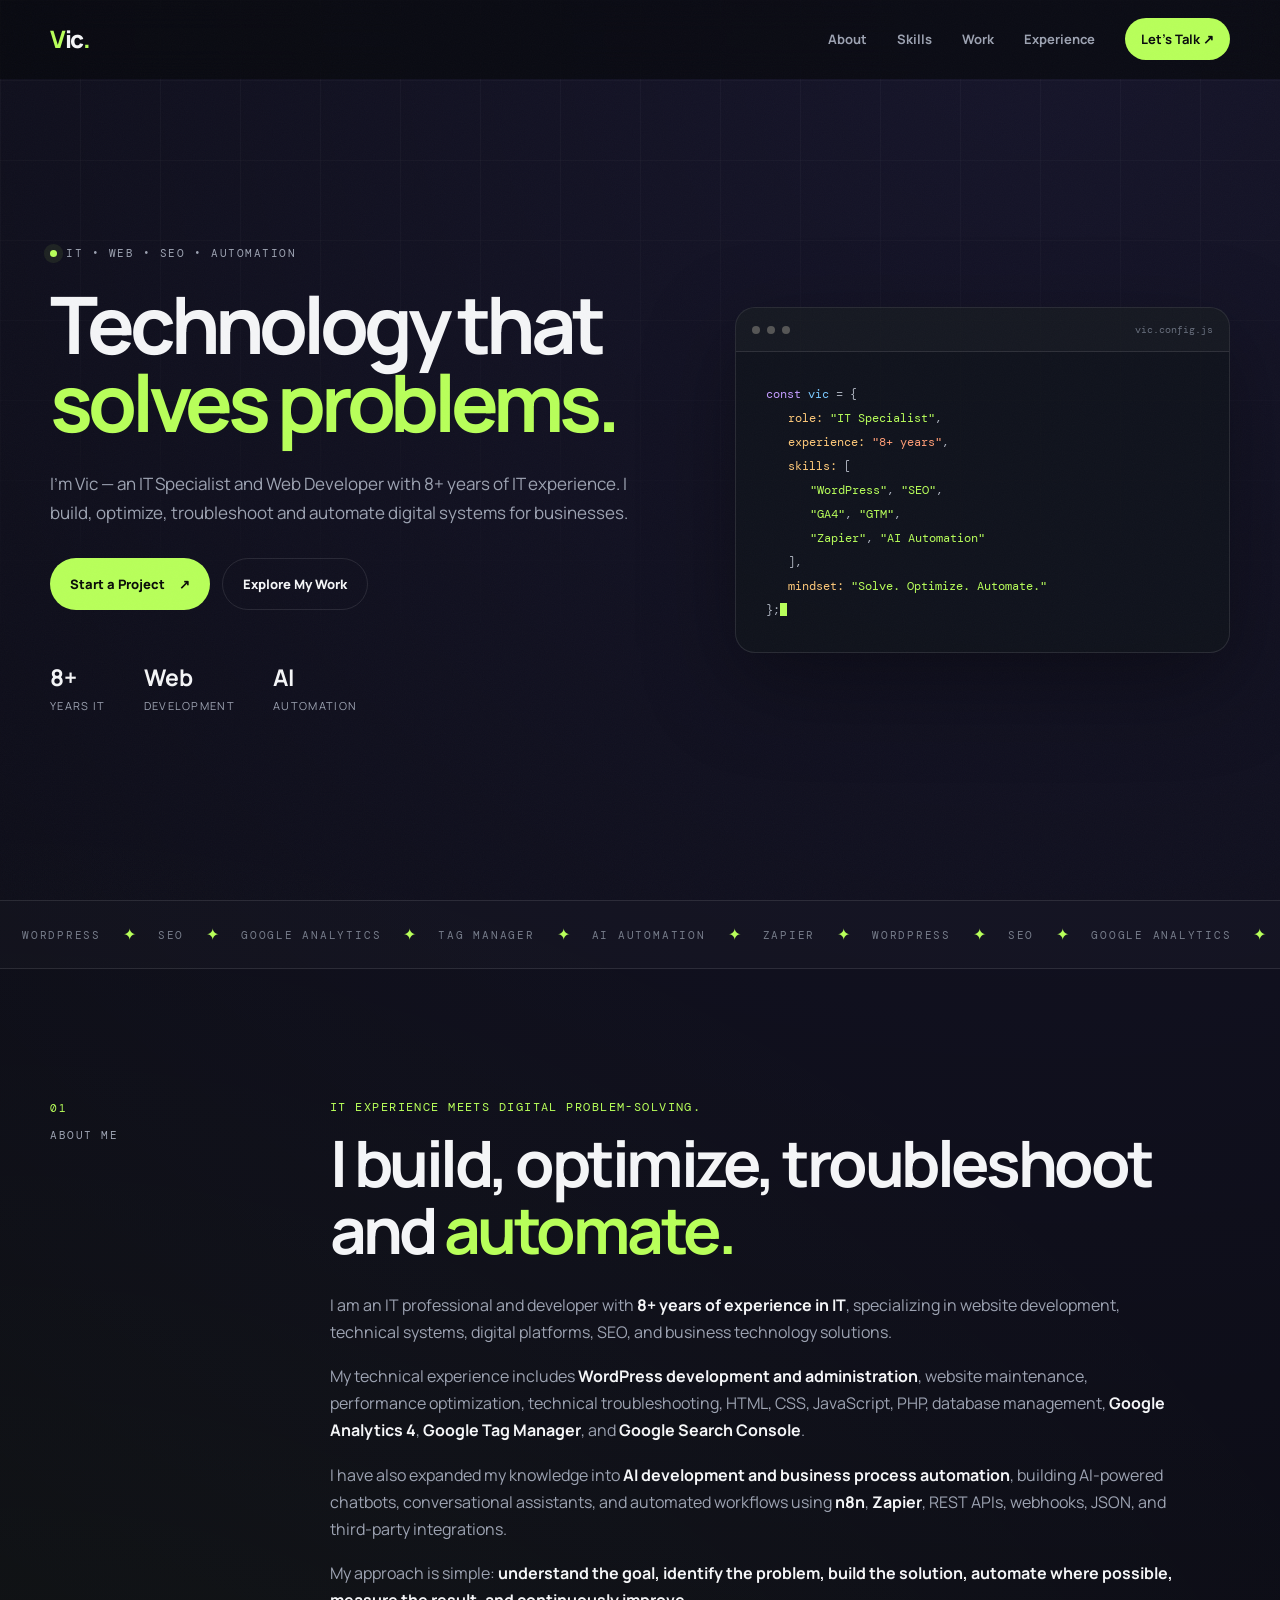
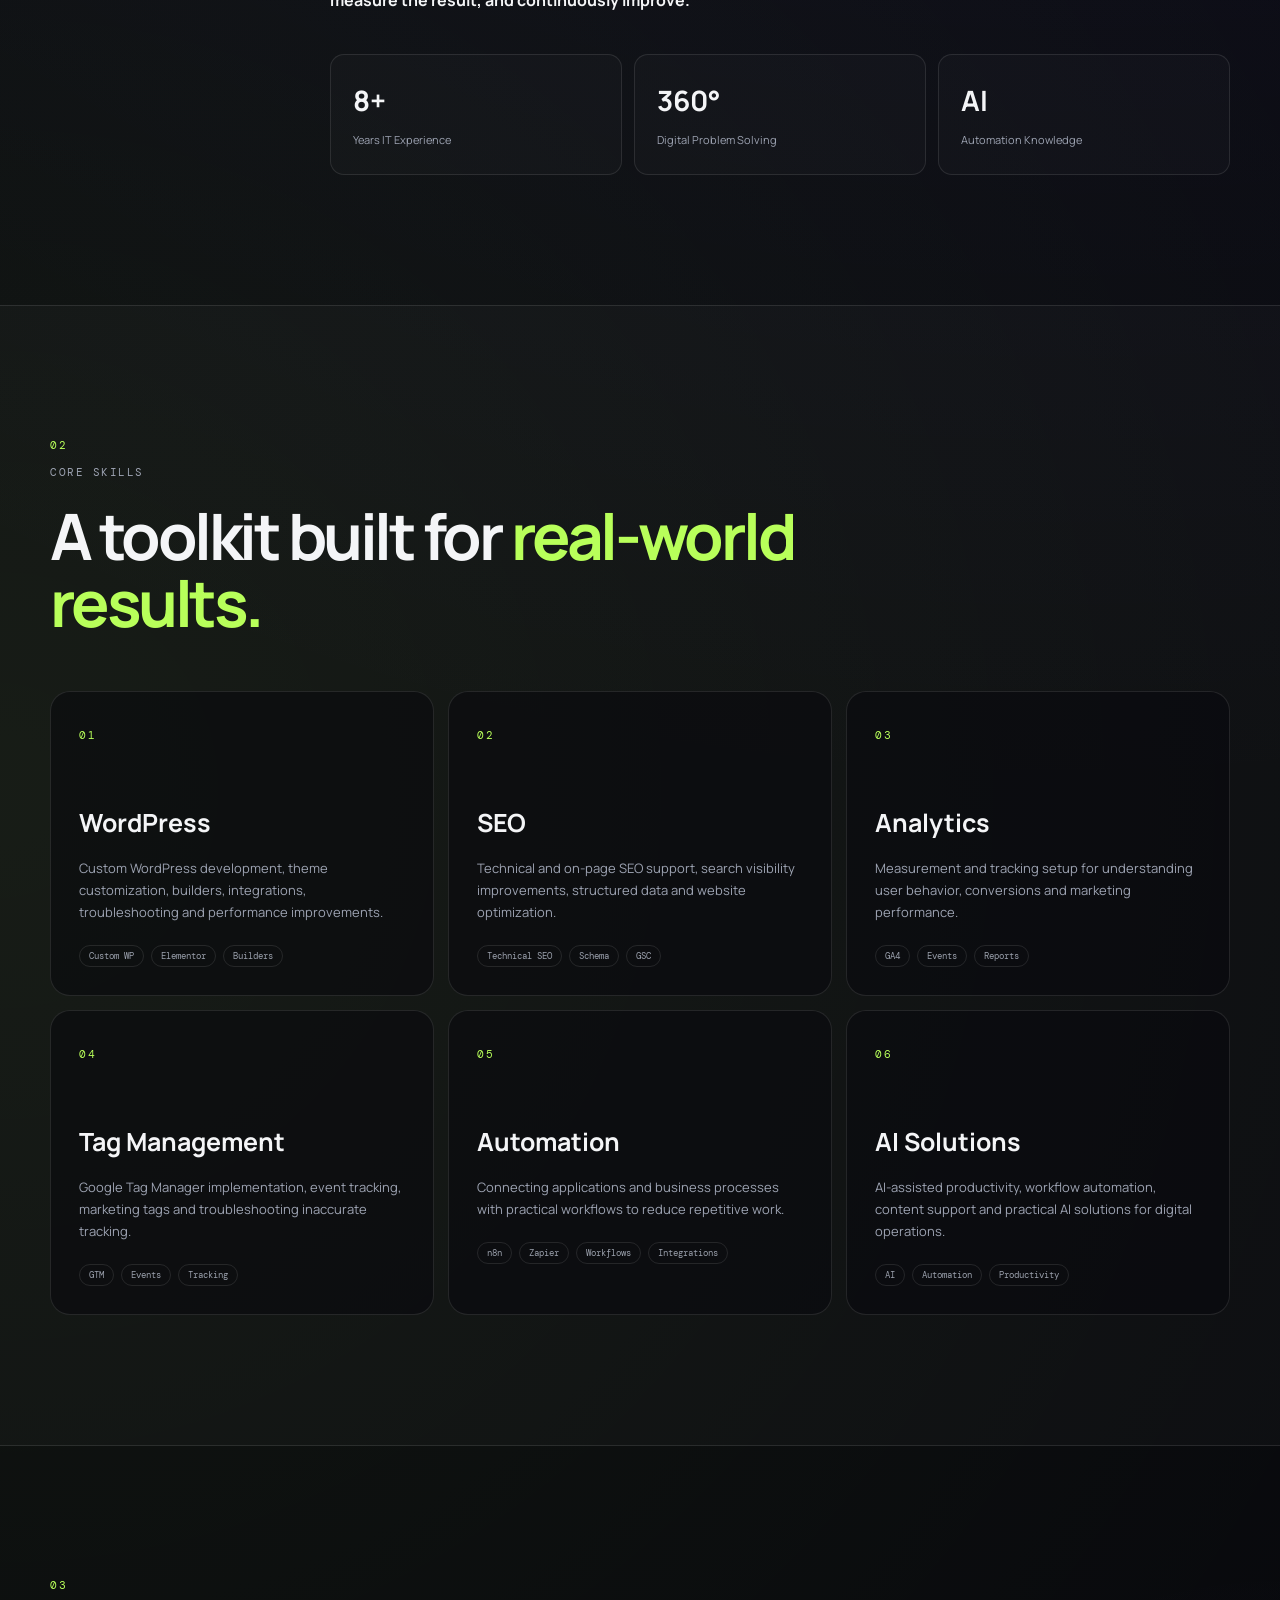
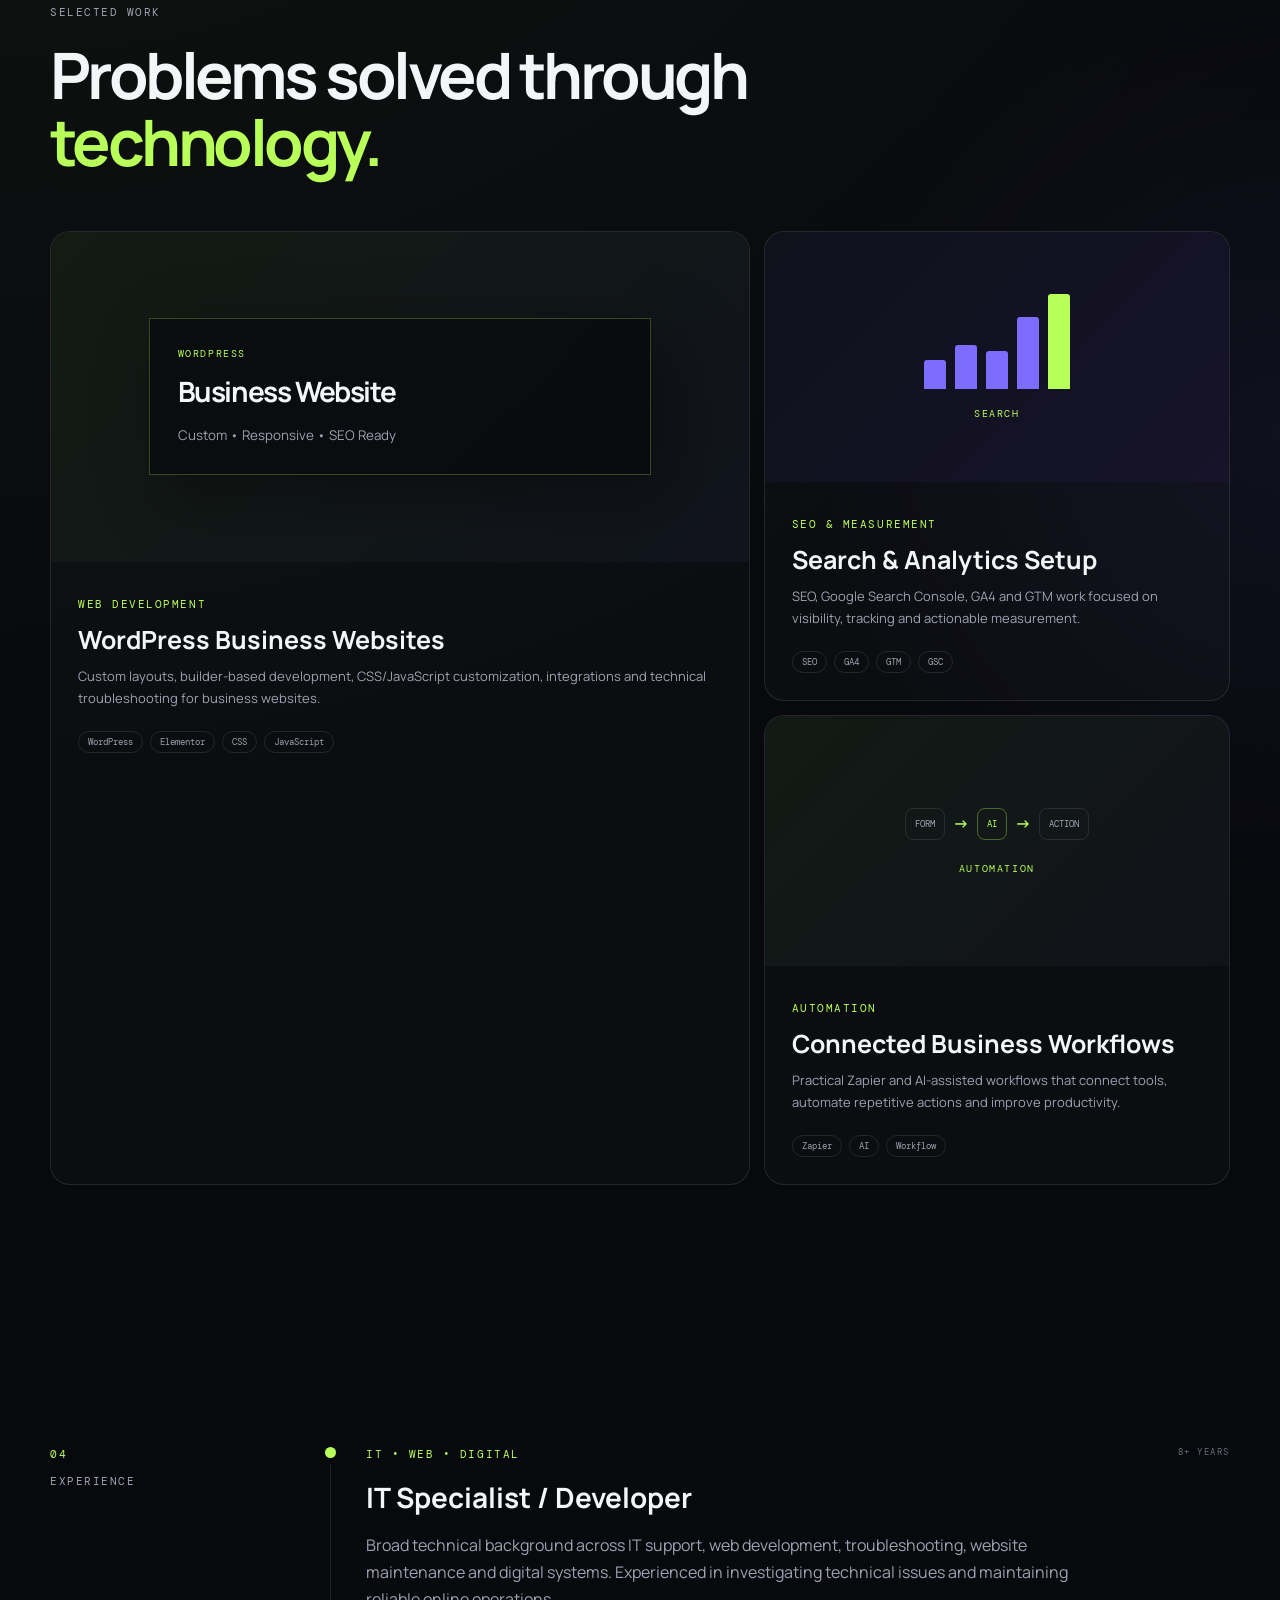
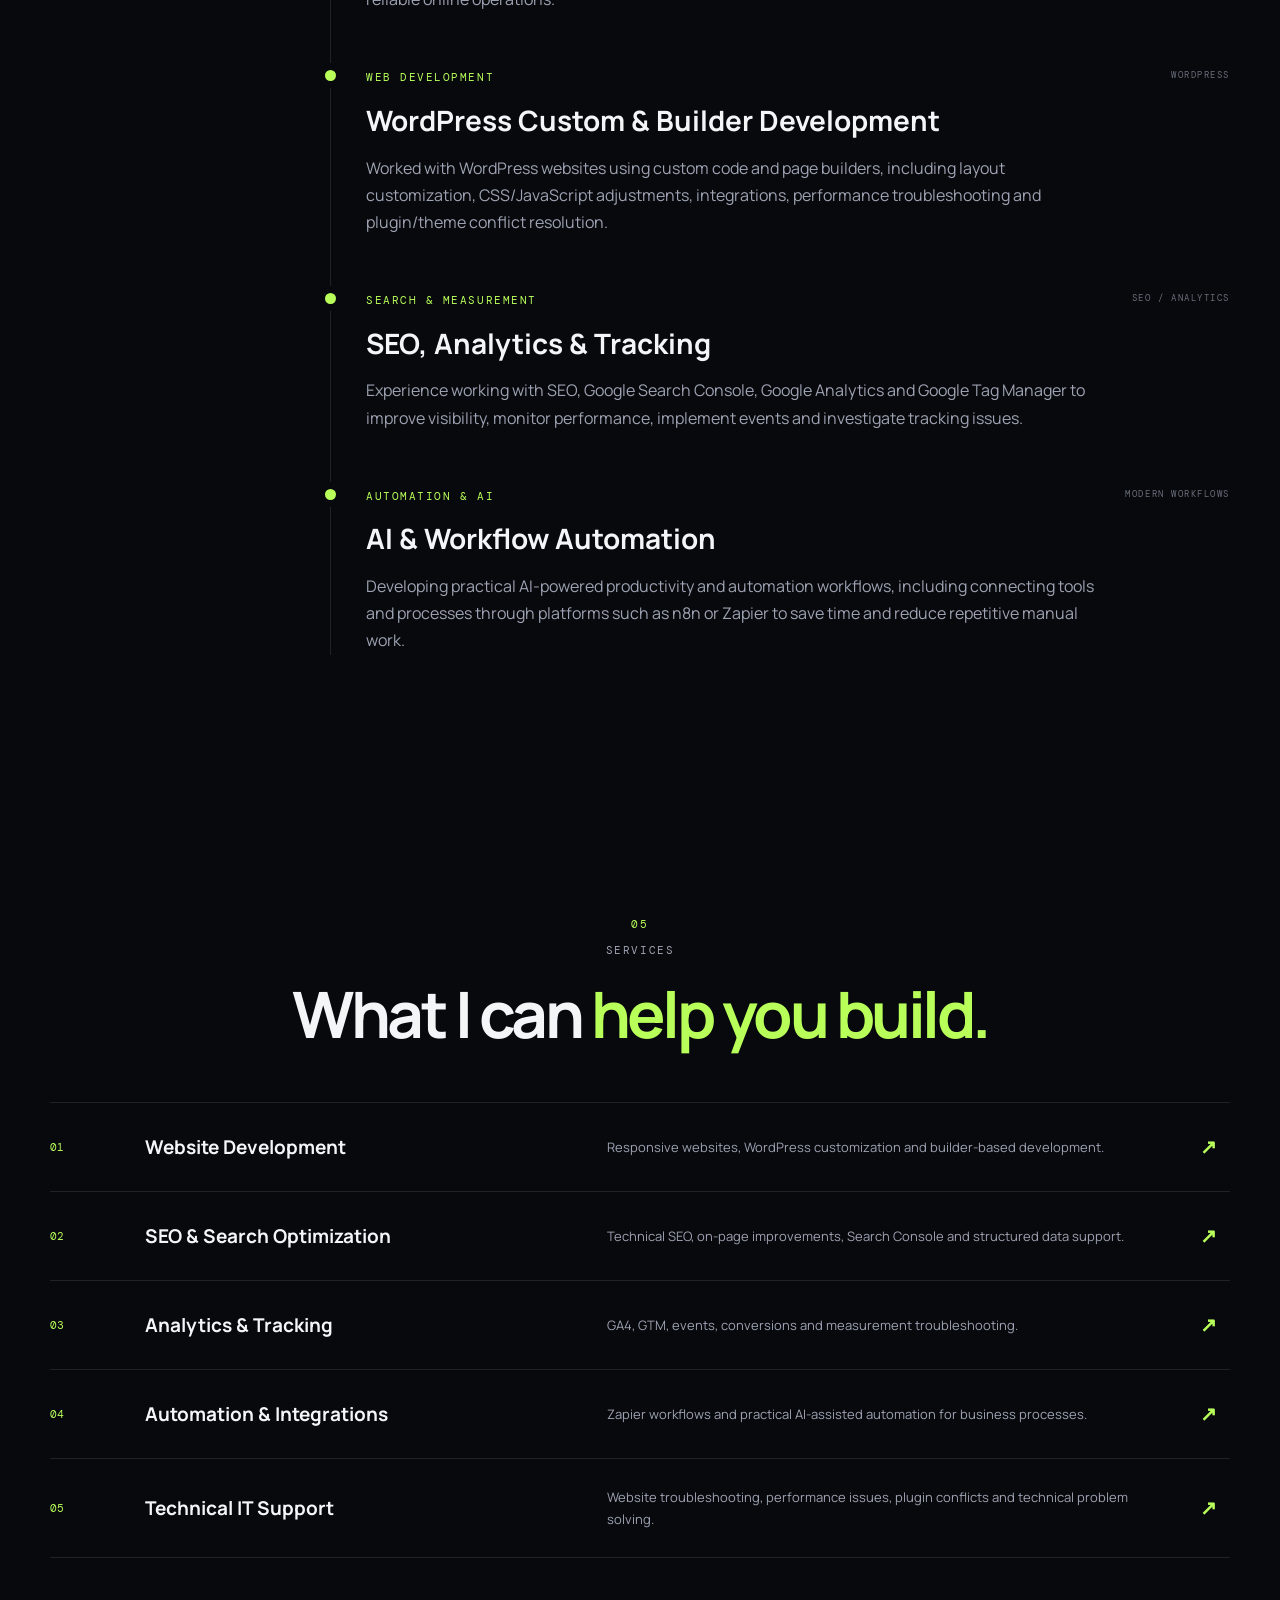
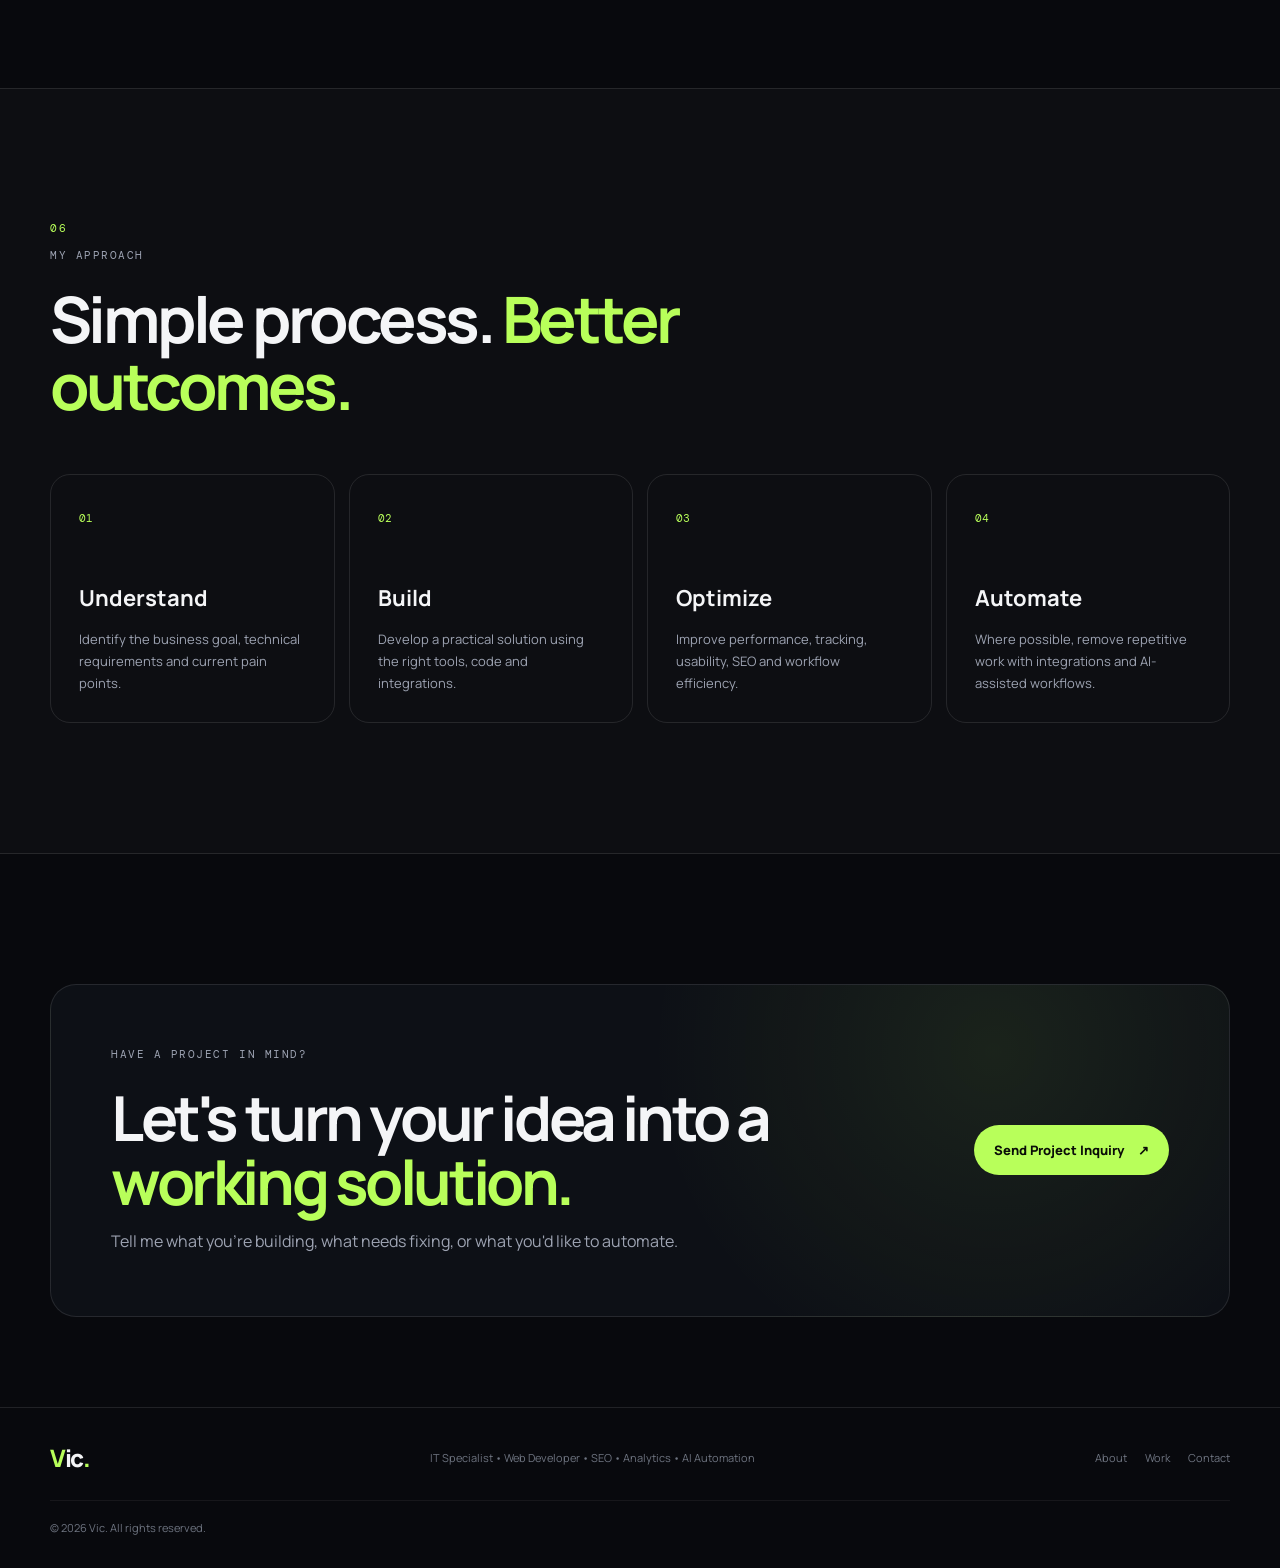
==== commit 29a175bf: "Update index.html" ====
--- a/index.html
+++ b/index.html
@@ -127,7 +127,7 @@
    <div class="timeline-item reveal"><div class="timeline-dot"></div><div class="timeline-top"><span>IT • WEB • DIGITAL</span><small>8+ YEARS</small></div><h3>IT Specialist / Developer</h3><p>Broad technical background across IT support, web development, troubleshooting, website maintenance and digital systems. Experienced in investigating technical issues and maintaining reliable online operations.</p></div>
    <div class="timeline-item reveal"><div class="timeline-dot"></div><div class="timeline-top"><span>WEB DEVELOPMENT</span><small>WORDPRESS</small></div><h3>WordPress Custom & Builder Development</h3><p>Worked with WordPress websites using custom code and page builders, including layout customization, CSS/JavaScript adjustments, integrations, performance troubleshooting and plugin/theme conflict resolution.</p></div>
    <div class="timeline-item reveal"><div class="timeline-dot"></div><div class="timeline-top"><span>SEARCH & MEASUREMENT</span><small>SEO / ANALYTICS</small></div><h3>SEO, Analytics & Tracking</h3><p>Experience working with SEO, Google Search Console, Google Analytics and Google Tag Manager to improve visibility, monitor performance, implement events and investigate tracking issues.</p></div>
-   <div class="timeline-item reveal"><div class="timeline-dot"></div><div class="timeline-top"><span>AUTOMATION & AI</span><small>MODERN WORKFLOWS</small></div><h3>AI & Workflow Automation</h3><p>Developing practical AI-powered productivity and automation workflows, including connecting tools and processes through platforms such as Zapier to save time and reduce repetitive manual work.</p></div>
+   <div class="timeline-item reveal"><div class="timeline-dot"></div><div class="timeline-top"><span>AUTOMATION & AI</span><small>MODERN WORKFLOWS</small></div><h3>AI & Workflow Automation</h3><p>Developing practical AI-powered productivity and automation workflows, including connecting tools and processes through platforms such as n8n or Zapier to save time and reduce repetitive manual work.</p></div>
   </div>
  </div>
 </section>
